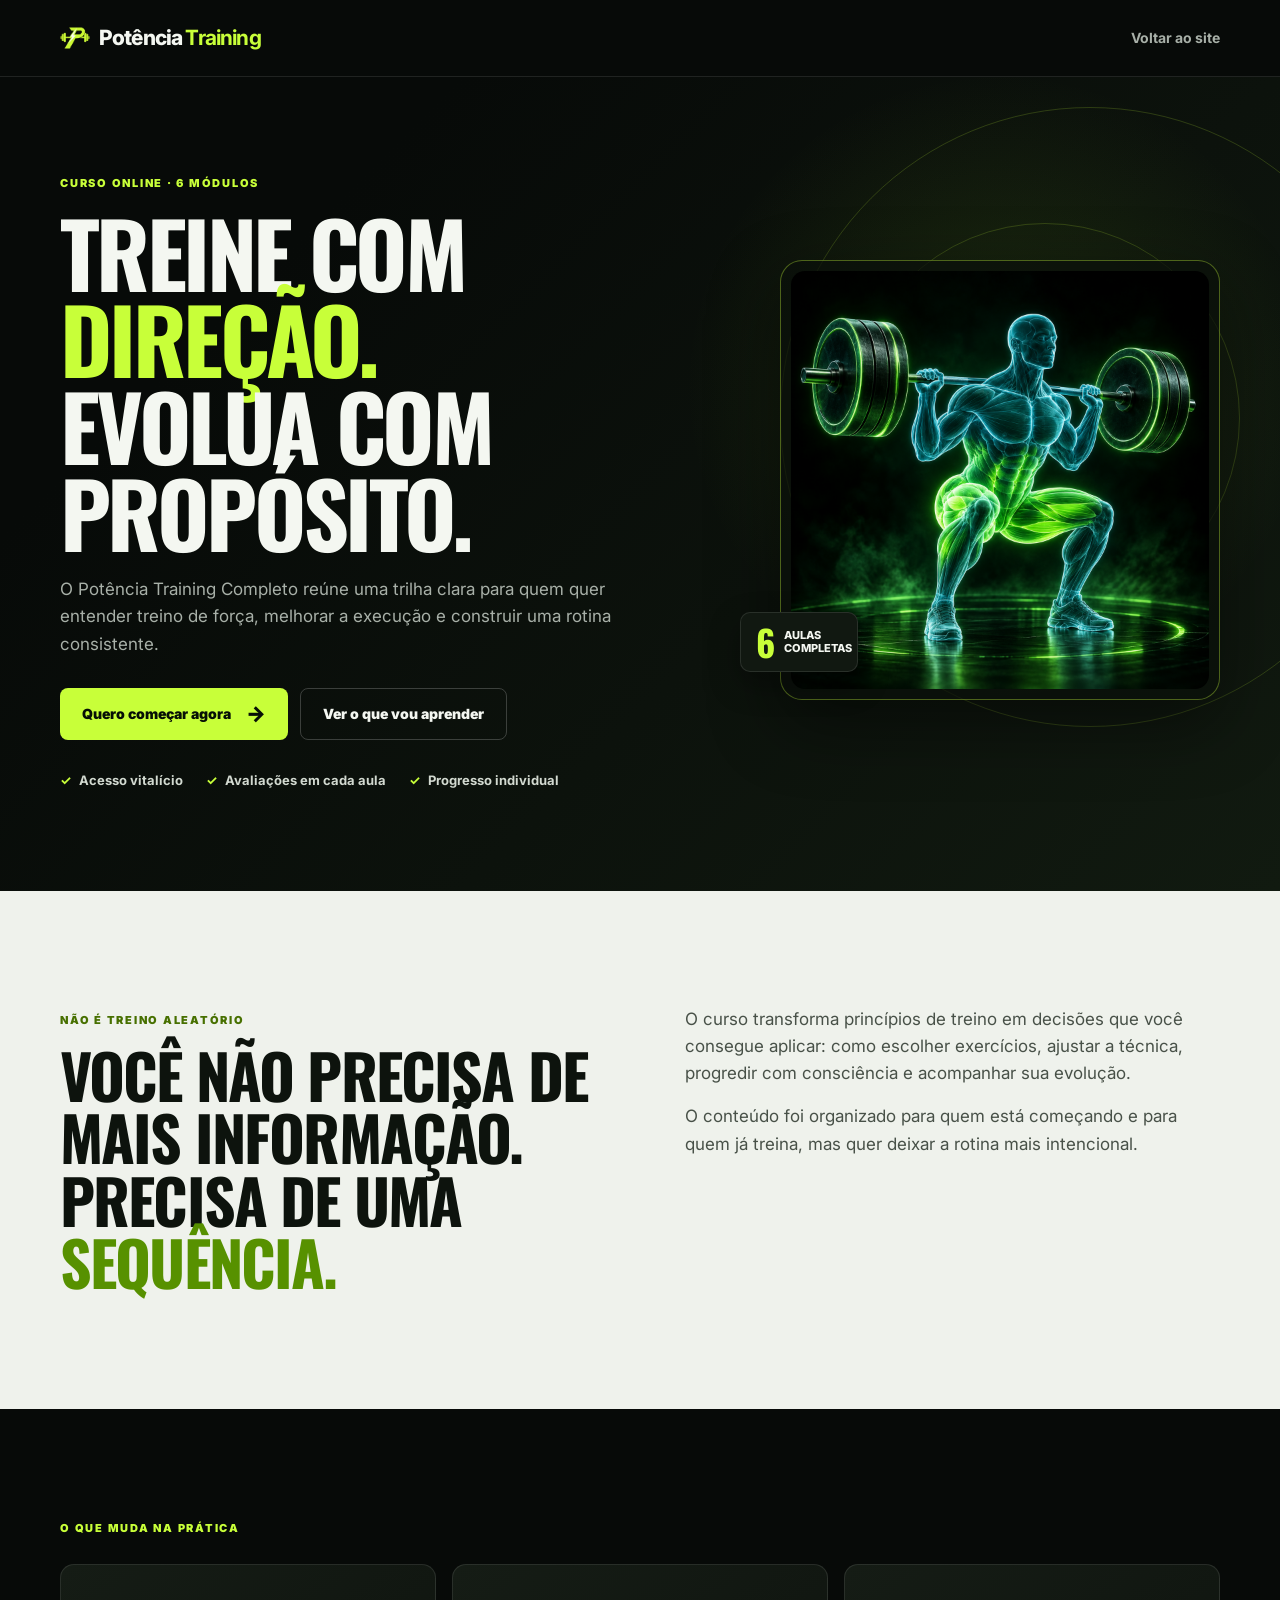
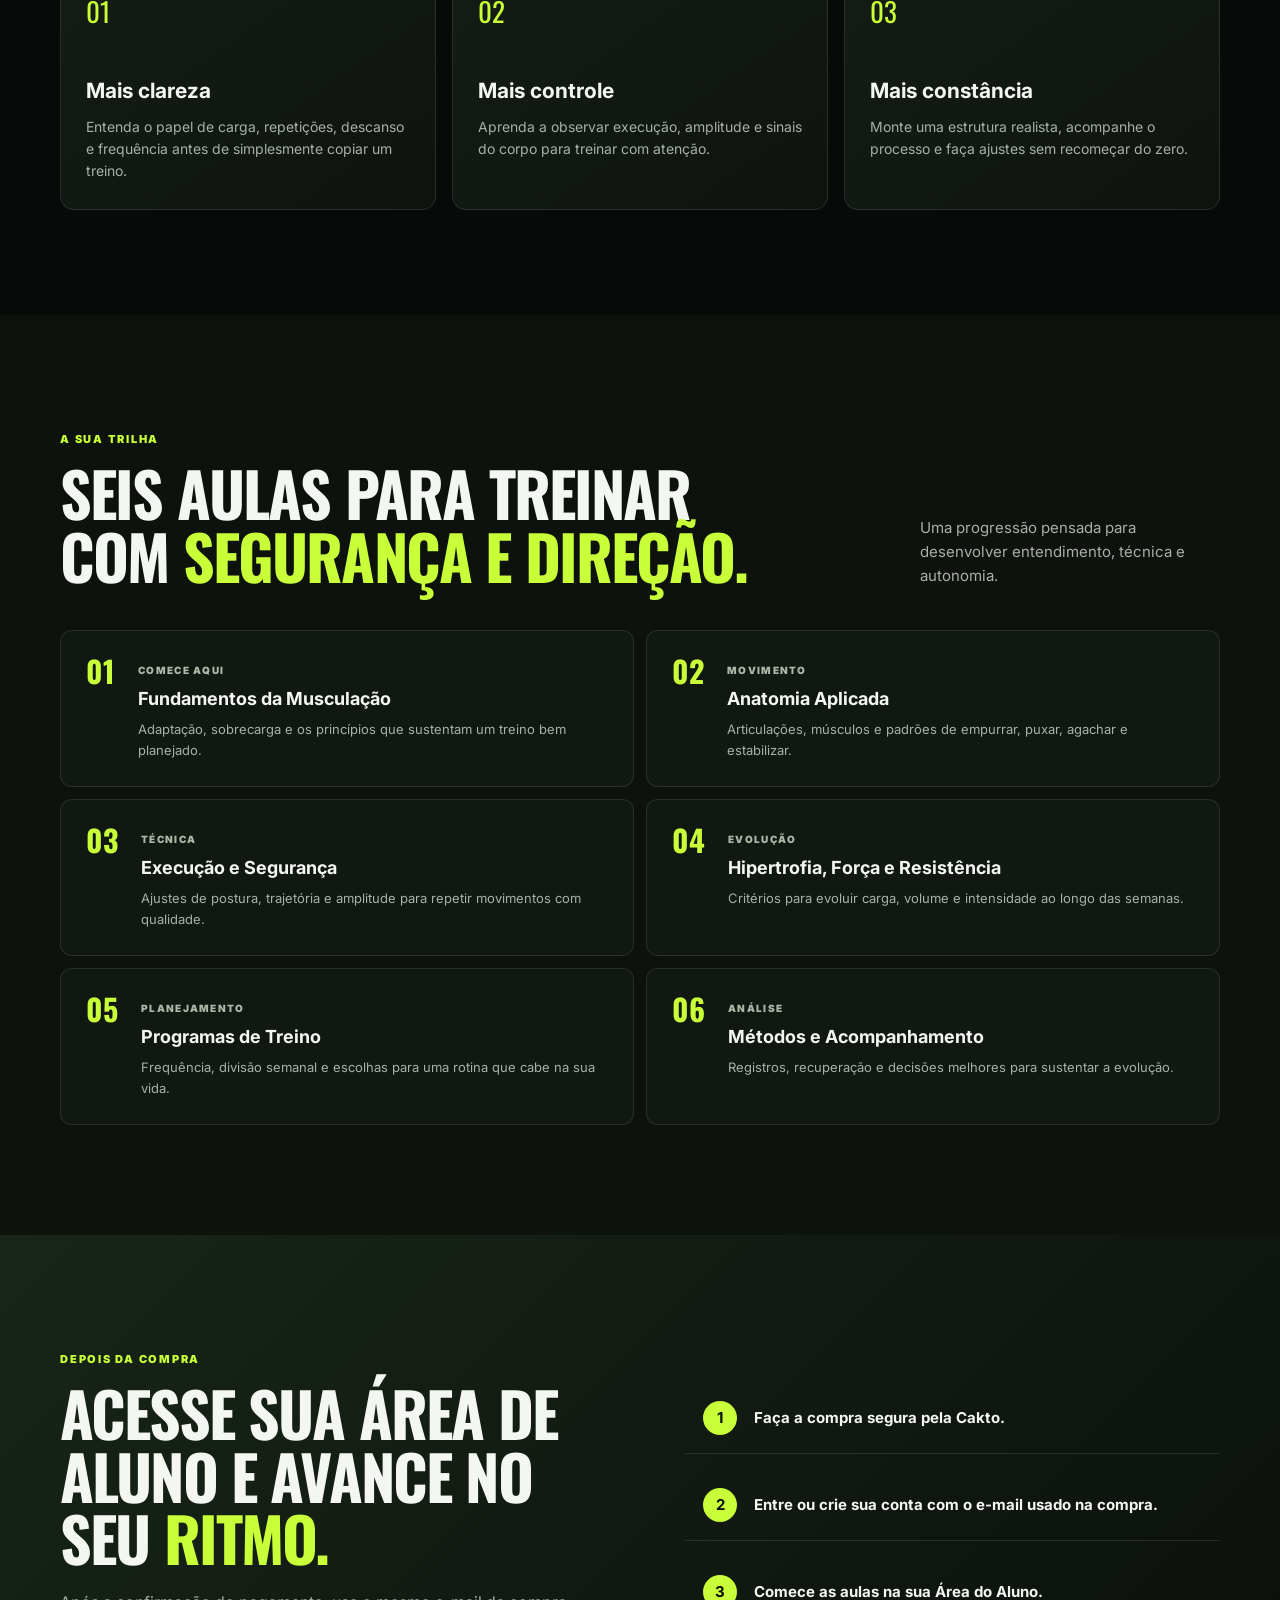
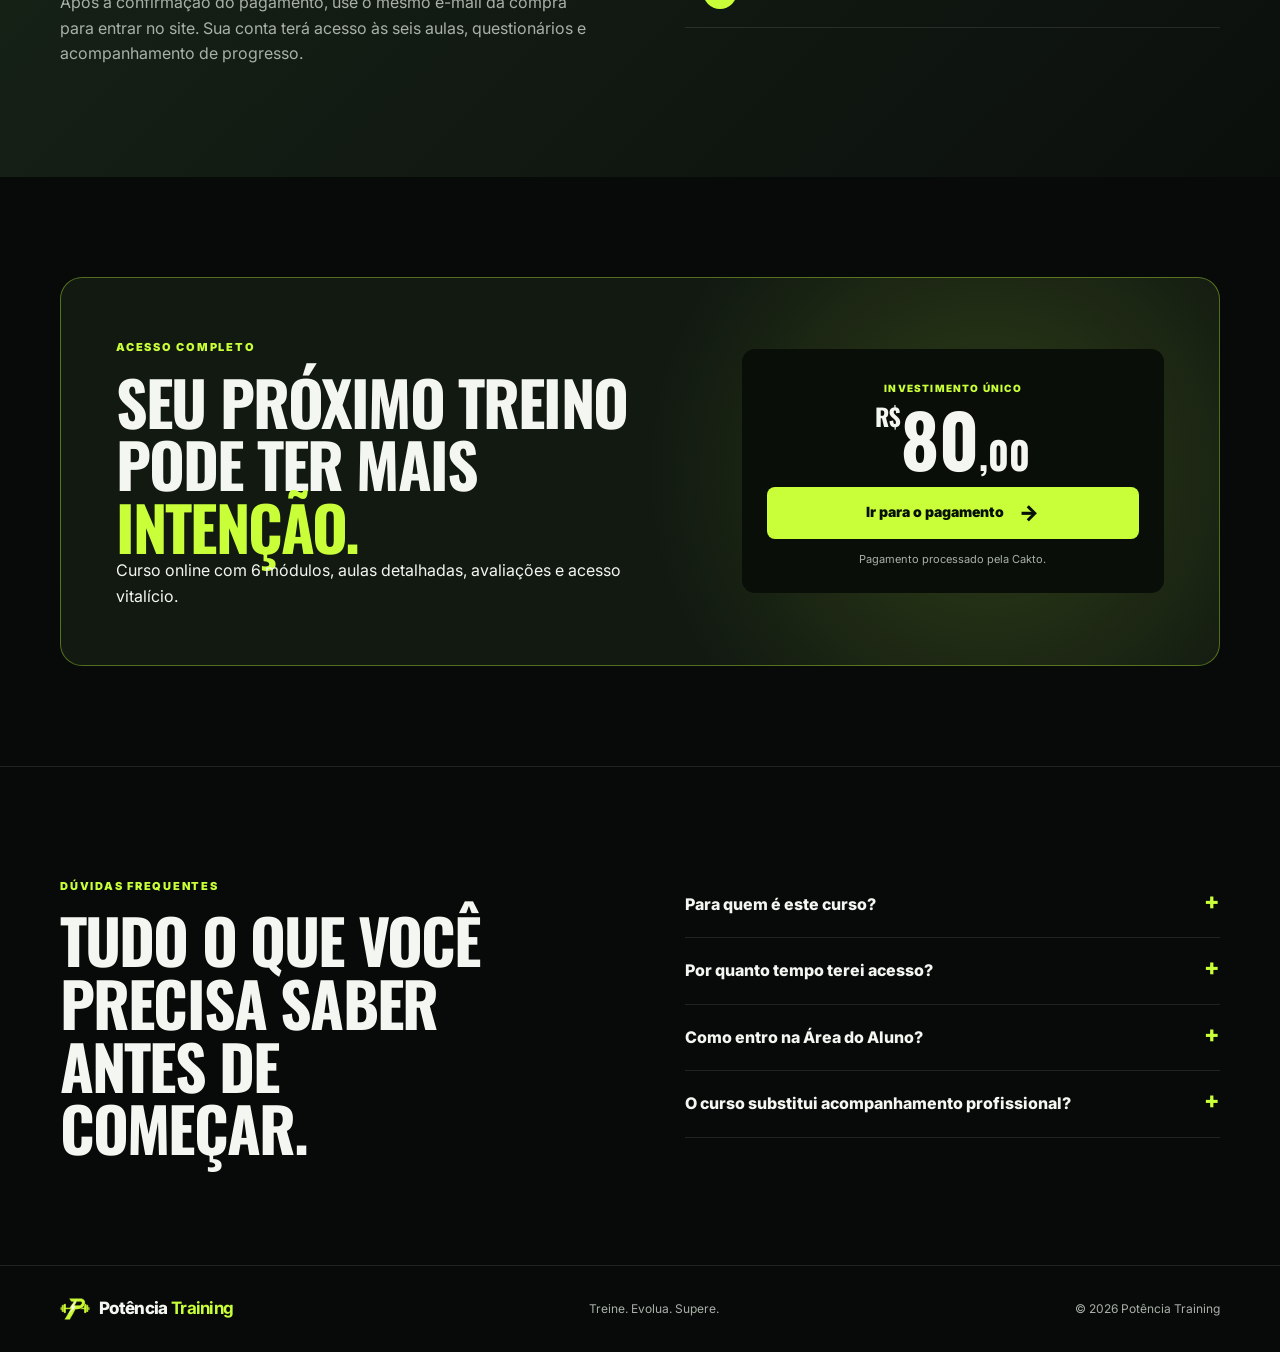
==== curso.html @ 1d26db91 "Add dedicated sales landing page for complete course" ====
<!DOCTYPE html>
<html lang="pt-BR">
<head>
    <meta charset="UTF-8">
    <meta name="viewport" content="width=device-width, initial-scale=1.0">
    <meta name="description" content="Potência Training Completo: curso online com seis módulos, aulas práticas, avaliações e progresso individual.">
    <meta property="og:title" content="Potência Training Completo | Curso online">
    <meta property="og:description" content="Aprenda a construir uma rotina de treino com técnica, segurança e direção.">
    <meta property="og:image" content="https://potenciatraining.vercel.app/img/cakto-course-cover.png">
    <title>Potência Training Completo | Curso online</title>
    <link rel="icon" type="image/png" href="img/potencia-mark.png">
    <link rel="stylesheet" href="css/curso.css">
</head>
<body>
    <header class="course-header">
        <div class="container header-inner">
            <a href="index.html" class="course-logo" aria-label="Voltar para o site Potência Training">
                <img src="img/potencia-mark.png" alt="">
                <span>Potência <b>Training</b></span>
            </a>
            <a class="header-link" href="index.html">Voltar ao site</a>
        </div>
    </header>

    <main>
        <section class="course-hero">
            <div class="hero-glow glow-one"></div><div class="hero-glow glow-two"></div>
            <div class="container hero-grid">
                <div class="hero-copy">
                    <span class="eyebrow">CURSO ONLINE · 6 MÓDULOS</span>
                    <h1>Treine com <em>direção.</em><br> Evolua com propósito.</h1>
                    <p>O Potência Training Completo reúne uma trilha clara para quem quer entender treino de força, melhorar a execução e construir uma rotina consistente.</p>
                    <div class="hero-actions">
                        <a class="button button-primary" href="https://pay.cakto.com.br/34i8maa_1132201">Quero começar agora <span>→</span></a>
                        <a class="button button-secondary" href="#modulos">Ver o que vou aprender</a>
                    </div>
                    <ul class="trust-list" aria-label="Informações do curso">
                        <li><span>✓</span> Acesso vitalício</li>
                        <li><span>✓</span> Avaliações em cada aula</li>
                        <li><span>✓</span> Progresso individual</li>
                    </ul>
                </div>
                <div class="hero-cover">
                    <div class="cover-frame"><img src="img/cakto-course-cover.png" alt="Capa do curso Potência Training Completo"></div>
                    <div class="cover-badge"><strong>6</strong><span>aulas completas</span></div>
                </div>
            </div>
        </section>

        <section class="course-intro" id="para-quem">
            <div class="container intro-grid">
                <div><span class="eyebrow">NÃO É TREINO ALEATÓRIO</span><h2>Você não precisa de mais informação. Precisa de uma <em>sequência.</em></h2></div>
                <div class="intro-text"><p>O curso transforma princípios de treino em decisões que você consegue aplicar: como escolher exercícios, ajustar a técnica, progredir com consciência e acompanhar sua evolução.</p><p>O conteúdo foi organizado para quem está começando e para quem já treina, mas quer deixar a rotina mais intencional.</p></div>
            </div>
        </section>

        <section class="benefits">
            <div class="container"><span class="eyebrow">O QUE MUDA NA PRÁTICA</span>
                <div class="benefit-grid">
                    <article><span>01</span><h3>Mais clareza</h3><p>Entenda o papel de carga, repetições, descanso e frequência antes de simplesmente copiar um treino.</p></article>
                    <article><span>02</span><h3>Mais controle</h3><p>Aprenda a observar execução, amplitude e sinais do corpo para treinar com atenção.</p></article>
                    <article><span>03</span><h3>Mais constância</h3><p>Monte uma estrutura realista, acompanhe o processo e faça ajustes sem recomeçar do zero.</p></article>
                </div>
            </div>
        </section>

        <section class="modules" id="modulos">
            <div class="container">
                <div class="section-heading"><div><span class="eyebrow">A SUA TRILHA</span><h2>Seis aulas para treinar com <em>segurança e direção.</em></h2></div><p>Uma progressão pensada para desenvolver entendimento, técnica e autonomia.</p></div>
                <div class="module-list">
                    <article><b>01</b><div><span>COMECE AQUI</span><h3>Fundamentos da Musculação</h3><p>Adaptação, sobrecarga e os princípios que sustentam um treino bem planejado.</p></div></article>
                    <article><b>02</b><div><span>MOVIMENTO</span><h3>Anatomia Aplicada</h3><p>Articulações, músculos e padrões de empurrar, puxar, agachar e estabilizar.</p></div></article>
                    <article><b>03</b><div><span>TÉCNICA</span><h3>Execução e Segurança</h3><p>Ajustes de postura, trajetória e amplitude para repetir movimentos com qualidade.</p></div></article>
                    <article><b>04</b><div><span>EVOLUÇÃO</span><h3>Hipertrofia, Força e Resistência</h3><p>Critérios para evoluir carga, volume e intensidade ao longo das semanas.</p></div></article>
                    <article><b>05</b><div><span>PLANEJAMENTO</span><h3>Programas de Treino</h3><p>Frequência, divisão semanal e escolhas para uma rotina que cabe na sua vida.</p></div></article>
                    <article><b>06</b><div><span>ANÁLISE</span><h3>Métodos e Acompanhamento</h3><p>Registros, recuperação e decisões melhores para sustentar a evolução.</p></div></article>
                </div>
            </div>
        </section>

        <section class="course-access">
            <div class="container access-grid">
                <div><span class="eyebrow">DEPOIS DA COMPRA</span><h2>Acesse sua área de aluno e avance no seu <em>ritmo.</em></h2><p>Após a confirmação do pagamento, use o mesmo e-mail da compra para entrar no site. Sua conta terá acesso às seis aulas, questionários e acompanhamento de progresso.</p></div>
                <ol><li><b>1</b><span>Faça a compra segura pela Cakto.</span></li><li><b>2</b><span>Entre ou crie sua conta com o e-mail usado na compra.</span></li><li><b>3</b><span>Comece as aulas na sua Área do Aluno.</span></li></ol>
            </div>
        </section>

        <section class="offer" id="inscricao">
            <div class="container offer-card">
                <div><span class="eyebrow">ACESSO COMPLETO</span><h2>Seu próximo treino pode ter mais <em>intenção.</em></h2><p>Curso online com 6 módulos, aulas detalhadas, avaliações e acesso vitalício.</p></div>
                <div class="price-box"><small>INVESTIMENTO ÚNICO</small><strong><sup>R$</sup>80<span>,00</span></strong><a class="button button-primary" href="https://pay.cakto.com.br/34i8maa_1132201">Ir para o pagamento <span>→</span></a><p>Pagamento processado pela Cakto.</p></div>
            </div>
        </section>

        <section class="faq">
            <div class="container faq-grid"><div><span class="eyebrow">DÚVIDAS FREQUENTES</span><h2>Tudo o que você precisa saber antes de começar.</h2></div>
                <div>
                    <details><summary>Para quem é este curso?</summary><p>Para pessoas que desejam aprender a organizar e executar um treino de força com mais consciência, do nível iniciante ao intermediário.</p></details>
                    <details><summary>Por quanto tempo terei acesso?</summary><p>O acesso ao curso é vitalício depois da confirmação do pagamento.</p></details>
                    <details><summary>Como entro na Área do Aluno?</summary><p>Crie ou entre na conta do site com o mesmo e-mail usado na compra. Quando o pagamento for confirmado, o acesso é liberado automaticamente.</p></details>
                    <details><summary>O curso substitui acompanhamento profissional?</summary><p>Não. O conteúdo é educacional. Para necessidades individuais, condições de saúde ou dores, procure um profissional habilitado.</p></details>
                </div>
            </div>
        </section>
    </main>

    <footer><div class="container"><a href="index.html" class="course-logo"><img src="img/potencia-mark.png" alt=""><span>Potência <b>Training</b></span></a><p>Treine. Evolua. Supere.</p><span>© <span id="year"></span> Potência Training</span></div></footer>
    <script>document.getElementById('year').textContent = new Date().getFullYear();</script>
</body>
</html>
---- css/curso.css ----
@import url('https://fonts.googleapis.com/css2?family=Inter:wght@400;500;600;700;800;900&family=Oswald:wght@400;500;600;700&display=swap');

:root { --bg:#070a08; --surface:#101610; --surface-2:#151c15; --text:#f4f7f1; --muted:#a8b0a8; --accent:#c8ff39; --line:rgba(255,255,255,.1); --container:1160px; }
* { box-sizing:border-box; margin:0; } html { scroll-behavior:smooth; } body { min-width:320px; background:var(--bg); color:var(--text); font-family:Inter,Arial,sans-serif; line-height:1.6; } a { color:inherit; text-decoration:none; } img { display:block; max-width:100%; } .container { width:min(var(--container),calc(100% - 40px)); margin:auto; }
.course-header { position:relative; z-index:2; border-bottom:1px solid var(--line); background:rgba(7,10,8,.92); } .header-inner { min-height:76px; display:flex; align-items:center; justify-content:space-between; gap:20px; }.course-logo { display:inline-flex; align-items:center; gap:9px; font-weight:800; letter-spacing:-.04em; font-size:21px; }.course-logo img { width:30px; height:30px; object-fit:contain; }.course-logo b { color:var(--accent); }.header-link { color:var(--muted); font-size:14px; font-weight:700; }.header-link:hover { color:var(--accent); }
.course-hero { position:relative; overflow:hidden; padding:92px 0 100px; background:radial-gradient(circle at 78% 38%,rgba(141,214,39,.14),transparent 28%),linear-gradient(135deg,#070a08 22%,#111a10); }.hero-glow { position:absolute; border:1px solid rgba(200,255,57,.18); border-radius:50%; pointer-events:none; }.glow-one { width:620px; height:620px; right:-120px; top:30px; }.glow-two { width:390px; height:390px; right:40px; top:146px; }.hero-grid { position:relative; display:grid; grid-template-columns:1.05fr .95fr; align-items:center; gap:78px; }.eyebrow { display:inline-block; color:var(--accent); font-size:11px; font-weight:900; letter-spacing:.16em; }.hero-copy h1 { margin:14px 0 20px; max-width:640px; font-family:Oswald,Impact,sans-serif; font-size:clamp(56px,7vw,94px); font-weight:700; letter-spacing:-.04em; line-height:.97; text-transform:uppercase; }.hero-copy h1 em,h2 em { color:var(--accent); font-style:normal; }.hero-copy>p { max-width:610px; color:var(--muted); font-size:17px; }.hero-actions { display:flex; flex-wrap:wrap; gap:12px; margin-top:30px; }.button { display:inline-flex; align-items:center; justify-content:center; gap:15px; min-height:52px; padding:14px 22px; border-radius:8px; font-size:14px; font-weight:900; transition:transform .2s,background .2s; }.button:hover { transform:translateY(-2px); }.button-primary { background:var(--accent); color:#071006; }.button-primary span { font-size:21px; line-height:0; }.button-secondary { border:1px solid rgba(255,255,255,.2); color:var(--text); }.trust-list { display:flex; flex-wrap:wrap; gap:16px 23px; margin-top:30px; padding:0; list-style:none; color:#d2d9d0; font-size:13px; font-weight:700; }.trust-list span { color:var(--accent); margin-right:5px; }.hero-cover { position:relative; width:min(100%,440px); margin-left:auto; }.cover-frame { padding:10px; border:1px solid rgba(200,255,57,.35); border-radius:22px; background:rgba(10,16,10,.74); box-shadow:0 24px 70px rgba(0,0,0,.46); }.cover-frame img { aspect-ratio:1; border-radius:14px; object-fit:cover; }.cover-badge { position:absolute; bottom:28px; left:-40px; display:flex; align-items:center; gap:9px; padding:11px 15px; border:1px solid var(--line); border-radius:10px; background:#111811; box-shadow:0 12px 30px rgba(0,0,0,.34); }.cover-badge strong { color:var(--accent); font-family:Oswald,sans-serif; font-size:36px; line-height:1; }.cover-badge span { width:58px; font-size:11px; font-weight:800; line-height:1.2; text-transform:uppercase; }
.course-intro { padding:115px 0; background:#eff2ec; color:#0d130d; }.intro-grid,.access-grid,.faq-grid { display:grid; grid-template-columns:1fr 1fr; gap:90px; }.course-intro .eyebrow { color:#477000; }.course-intro h2,.section-heading h2,.access-grid h2,.offer h2,.faq h2 { margin-top:12px; font-family:Oswald,Impact,sans-serif; font-size:clamp(40px,4.8vw,64px); letter-spacing:-.03em; line-height:1.02; text-transform:uppercase; }.course-intro h2 em { color:#579100; }.intro-text { color:#485148; font-size:17px; }.intro-text p+p { margin-top:16px; }
.benefits { padding:105px 0; }.benefit-grid { display:grid; grid-template-columns:repeat(3,1fr); gap:16px; margin-top:24px; }.benefit-grid article { min-height:246px; padding:25px; border:1px solid var(--line); border-radius:14px; background:linear-gradient(145deg,#151c15,#0e130e); }.benefit-grid article span { color:var(--accent); font-family:Oswald,sans-serif; font-size:27px; }.benefit-grid h3 { margin:41px 0 8px; font-size:21px; }.benefit-grid p { color:var(--muted); font-size:14px; }
.modules { padding:110px 0; background:#0d120d; }.section-heading { display:flex; align-items:end; justify-content:space-between; gap:30px; }.section-heading h2 { max-width:690px; }.section-heading>p { max-width:300px; color:var(--muted); font-size:15px; }.module-list { display:grid; grid-template-columns:1fr 1fr; gap:12px; margin-top:42px; }.module-list article { display:flex; gap:23px; padding:25px; border:1px solid var(--line); border-radius:12px; background:#111711; transition:border-color .2s,transform .2s; }.module-list article:hover { transform:translateY(-3px); border-color:rgba(200,255,57,.52); }.module-list b { color:var(--accent); font-family:Oswald,sans-serif; font-size:30px; line-height:1; }.module-list span { color:#aeb8a9; font-size:10px; font-weight:900; letter-spacing:.13em; }.module-list h3 { margin:4px 0 5px; font-size:18px; }.module-list p { color:var(--muted); font-size:13px; }
.course-access { padding:110px 0; background:linear-gradient(135deg,#182518,#0b0f0c); }.access-grid p { margin-top:20px; color:var(--muted); font-size:16px; }.access-grid ol { display:grid; align-content:center; gap:16px; padding:0; list-style:none; }.access-grid li { display:flex; align-items:center; gap:17px; padding:18px; border-bottom:1px solid var(--line); font-size:15px; font-weight:700; }.access-grid li b { display:grid; width:34px; height:34px; place-items:center; border-radius:50%; background:var(--accent); color:#071006; }
.offer { padding:100px 0; }.offer-card { display:grid; grid-template-columns:1.15fr .85fr; gap:55px; padding:55px; border:1px solid rgba(200,255,57,.36); border-radius:22px; background:radial-gradient(circle at 80% 50%,rgba(200,255,57,.16),transparent 36%),#111911; }.offer h2 { max-width:610px; }.offer>div>p { margin-top:16px; max-width:560px; color:var(--muted); }.price-box { align-self:center; padding:25px; border-radius:13px; background:#090e09; text-align:center; }.price-box small { color:var(--accent); font-size:10px; font-weight:900; letter-spacing:.12em; }.price-box strong { display:block; margin:6px 0 15px; font-family:Oswald,sans-serif; font-size:73px; line-height:.9; }.price-box sup { font-size:24px; vertical-align:top; }.price-box strong span { font-size:38px; }.price-box .button { width:100%; }.price-box p { margin-top:12px; color:var(--muted); font-size:11px; }
.faq { padding:105px 0; border-top:1px solid var(--line); }.faq h2 { max-width:450px; }.faq details { padding:20px 0; border-bottom:1px solid var(--line); }.faq summary { display:flex; justify-content:space-between; gap:22px; cursor:pointer; font-size:16px; font-weight:800; list-style:none; }.faq summary::after { content:'+'; color:var(--accent); font-size:23px; line-height:.8; }.faq details[open] summary::after { content:'−'; }.faq details p { padding-top:12px; color:var(--muted); font-size:14px; }
footer { padding:28px 0; border-top:1px solid var(--line); color:var(--muted); font-size:12px; } footer .container { display:flex; align-items:center; justify-content:space-between; gap:20px; } footer .course-logo { color:var(--text); font-size:17px; }
@media (max-width:850px) { .course-hero { padding:68px 0 78px; }.hero-grid,.intro-grid,.access-grid,.faq-grid,.offer-card { grid-template-columns:1fr; gap:44px; }.hero-cover { width:min(100%,390px); margin:0 auto; }.cover-badge { left:-10px; }.course-intro,.benefits,.modules,.course-access,.offer,.faq { padding:75px 0; }.benefit-grid,.module-list { grid-template-columns:1fr; }.section-heading { display:block; }.section-heading>p { margin-top:18px; }.offer-card { padding:34px 24px; } }
@media (max-width:520px) { .container { width:min(var(--container),calc(100% - 28px)); }.header-inner { min-height:67px; }.hero-copy h1 { font-size:53px; }.hero-actions .button { width:100%; }.trust-list { display:grid; gap:8px; }.cover-badge { bottom:16px; }.course-intro h2,.section-heading h2,.access-grid h2,.offer h2,.faq h2 { font-size:40px; }.module-list article { padding:19px; }.module-list b { font-size:25px; } footer .container { flex-direction:column; align-items:flex-start; gap:10px; } }
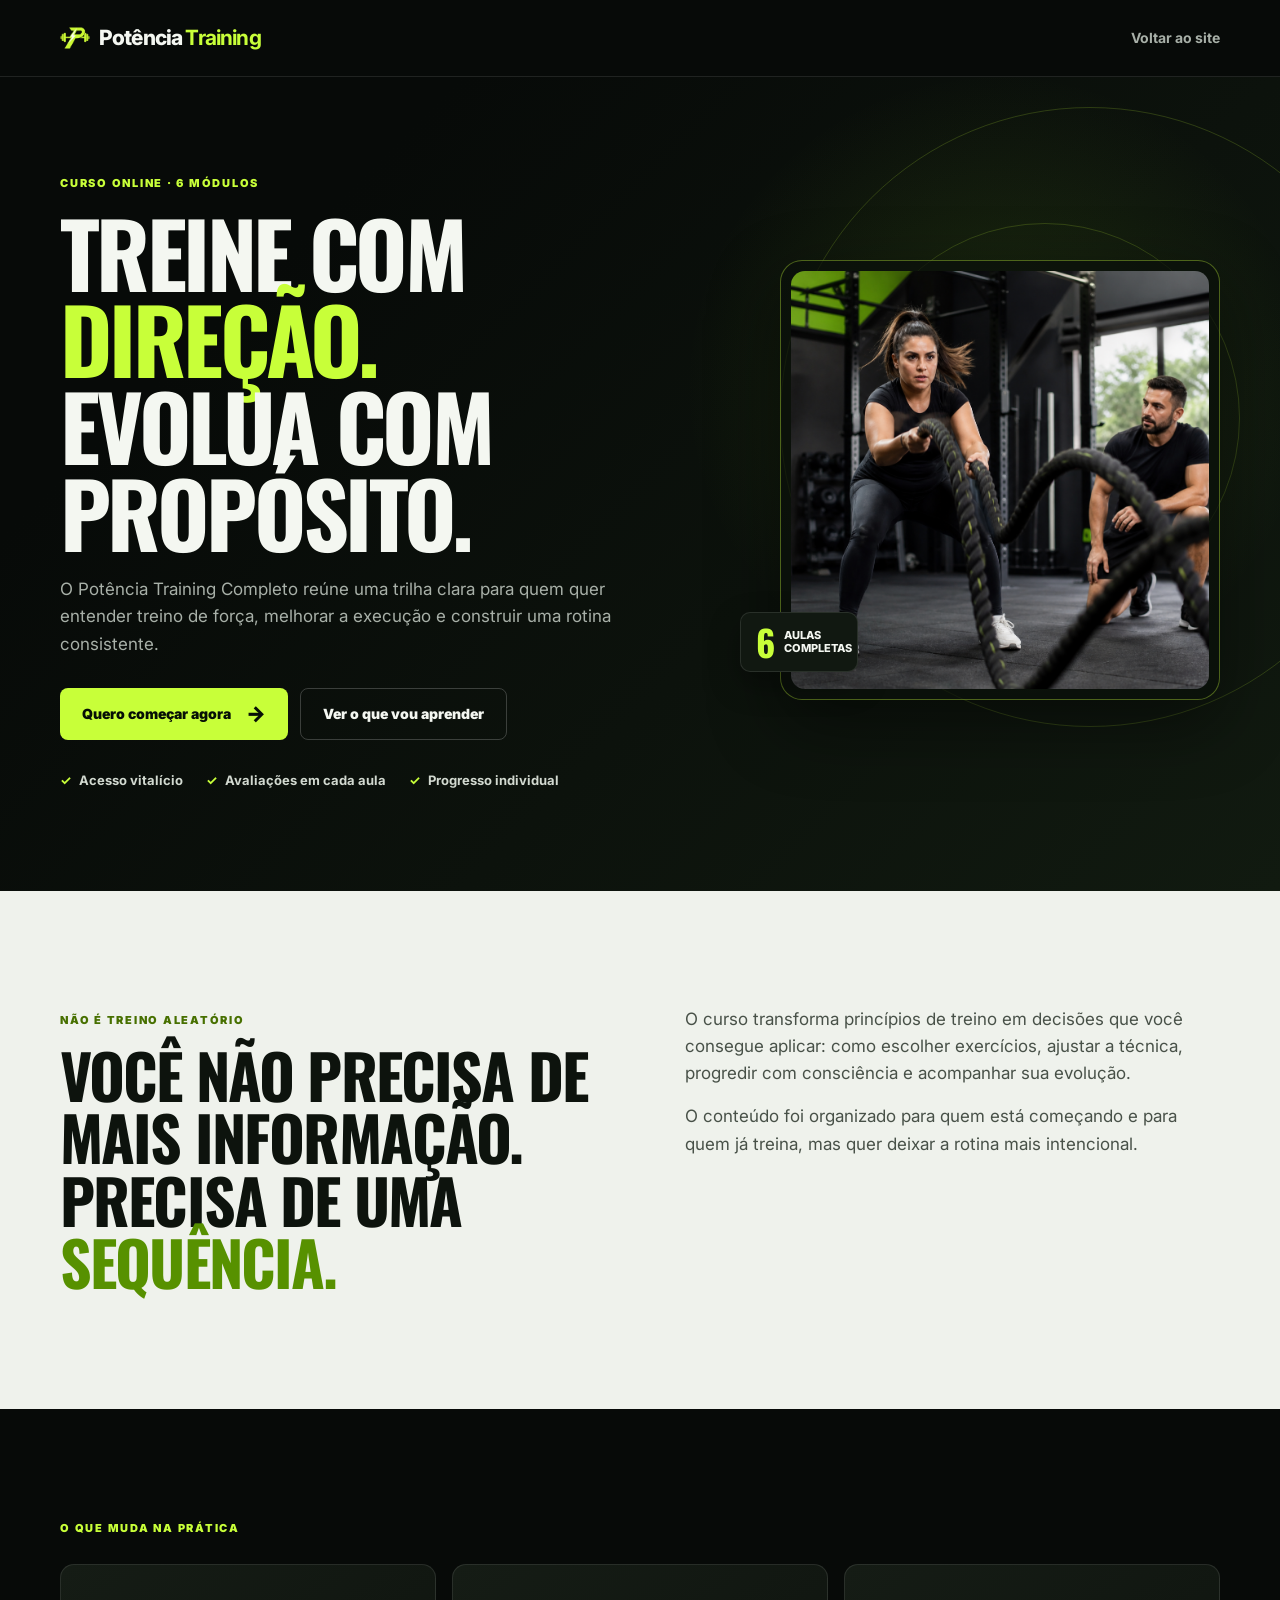
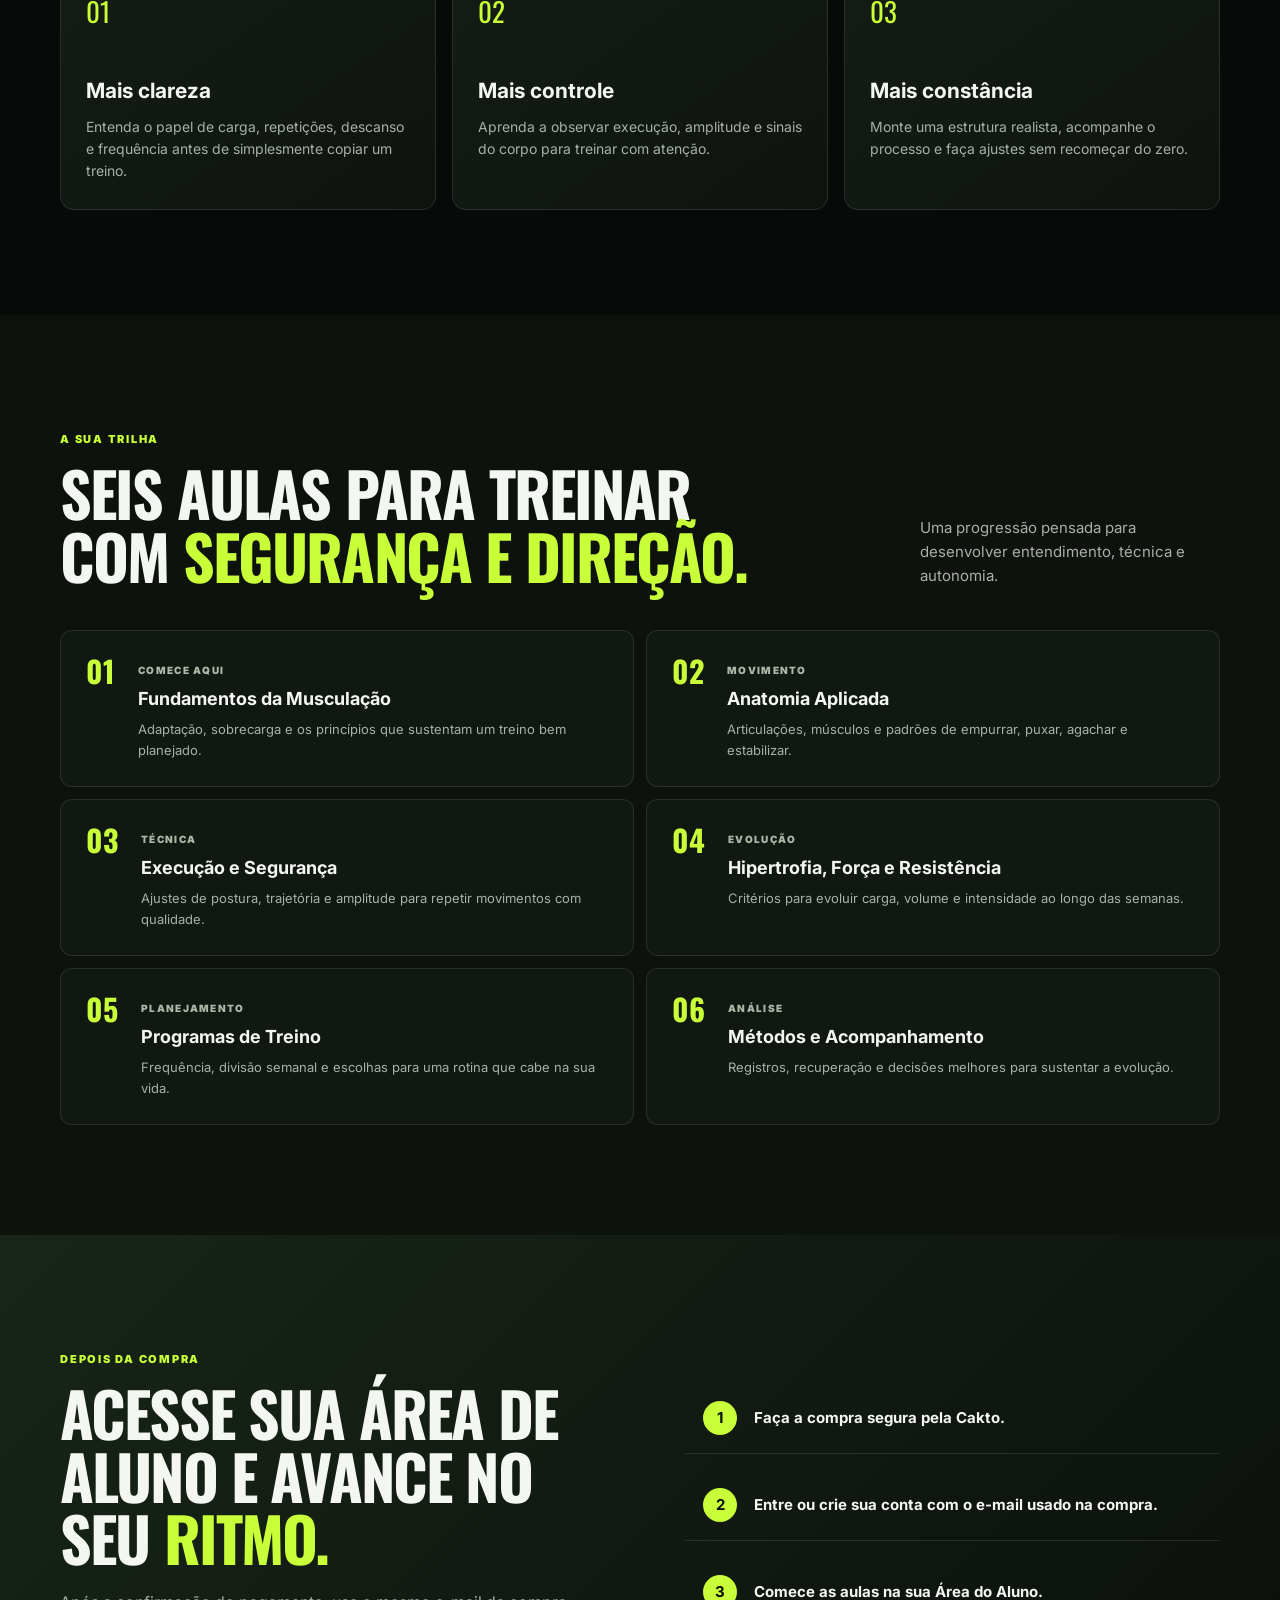
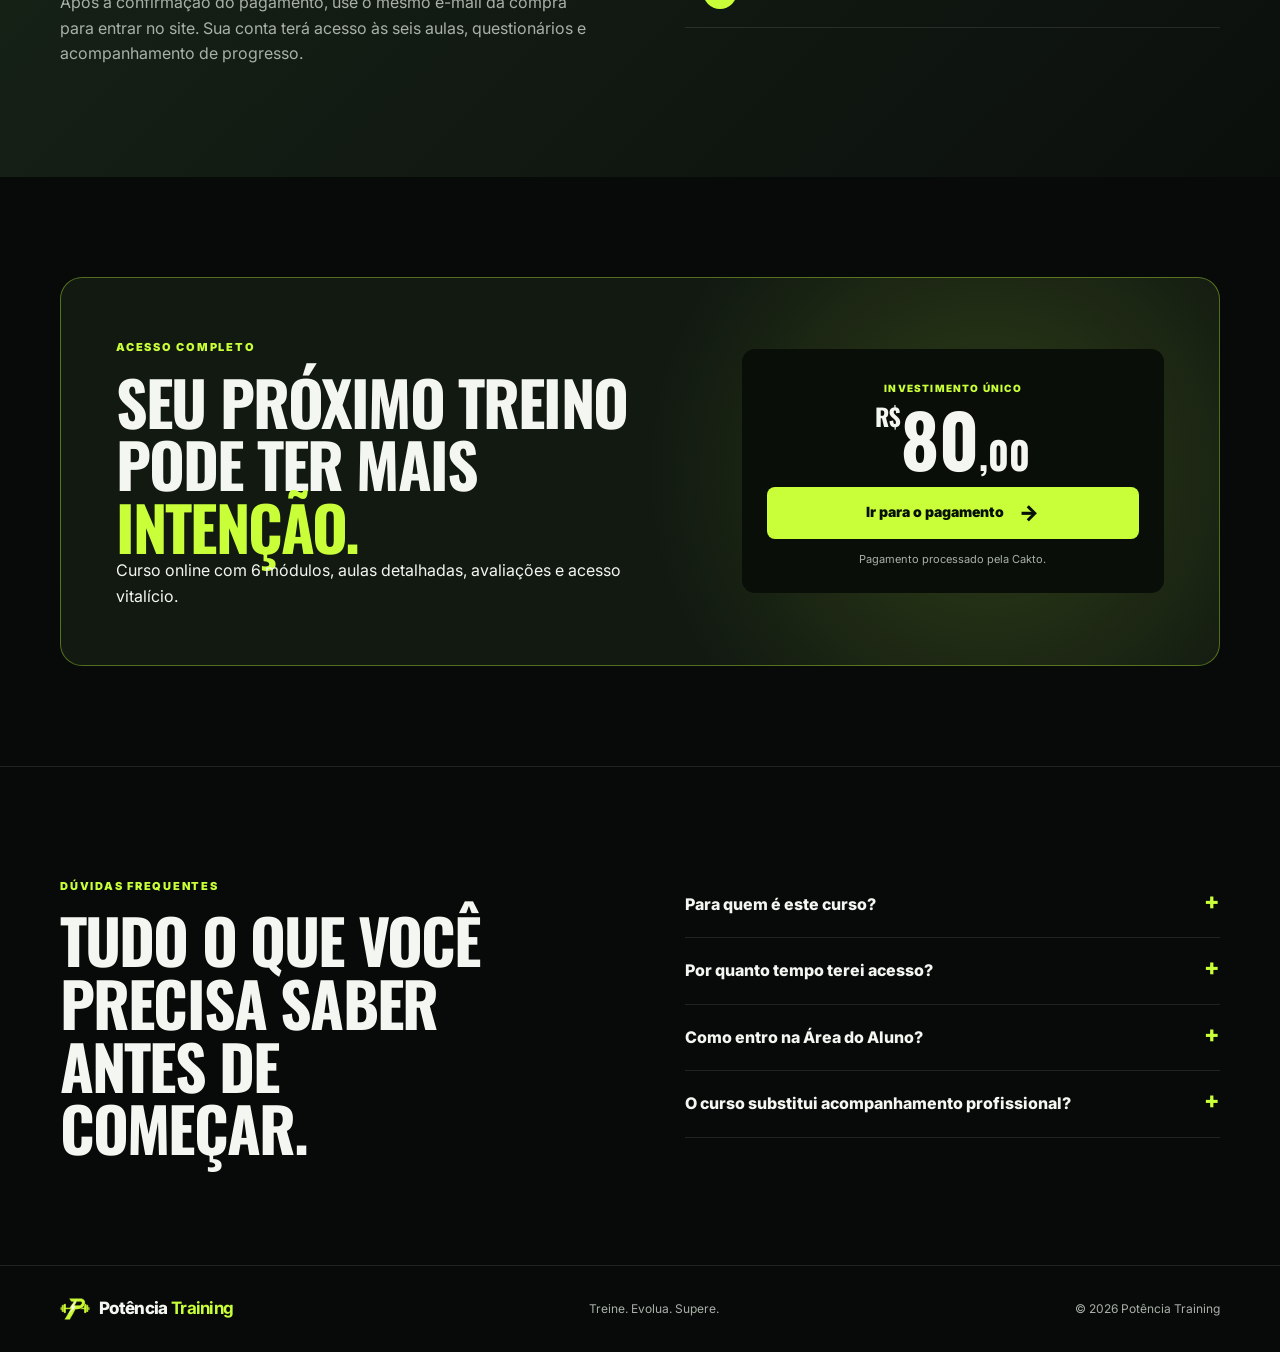
==== commit 17a9f5a6: "Refresh course landing hero image" ====
--- a/curso.html
+++ b/curso.html
@@ -41,7 +41,7 @@
                     </ul>
                 </div>
                 <div class="hero-cover">
-                    <div class="cover-frame"><img src="img/cakto-course-cover.png" alt="Capa do curso Potência Training Completo"></div>
+                    <div class="cover-frame"><img src="img/funcional-training.png" alt="Aluna realizando treino funcional com orientação"></div>
                     <div class="cover-badge"><strong>6</strong><span>aulas completas</span></div>
                 </div>
             </div>
--- a/css/curso.css
+++ b/css/curso.css
@@ -2,6 +2,7 @@
 
 :root { --bg:#070a08; --surface:#101610; --surface-2:#151c15; --text:#f4f7f1; --muted:#a8b0a8; --accent:#c8ff39; --line:rgba(255,255,255,.1); --container:1160px; }
 * { box-sizing:border-box; margin:0; } html { scroll-behavior:smooth; } body { min-width:320px; background:var(--bg); color:var(--text); font-family:Inter,Arial,sans-serif; line-height:1.6; } a { color:inherit; text-decoration:none; } img { display:block; max-width:100%; } .container { width:min(var(--container),calc(100% - 40px)); margin:auto; }
+.cover-frame img { object-position:43% center; }
 .course-header { position:relative; z-index:2; border-bottom:1px solid var(--line); background:rgba(7,10,8,.92); } .header-inner { min-height:76px; display:flex; align-items:center; justify-content:space-between; gap:20px; }.course-logo { display:inline-flex; align-items:center; gap:9px; font-weight:800; letter-spacing:-.04em; font-size:21px; }.course-logo img { width:30px; height:30px; object-fit:contain; }.course-logo b { color:var(--accent); }.header-link { color:var(--muted); font-size:14px; font-weight:700; }.header-link:hover { color:var(--accent); }
 .course-hero { position:relative; overflow:hidden; padding:92px 0 100px; background:radial-gradient(circle at 78% 38%,rgba(141,214,39,.14),transparent 28%),linear-gradient(135deg,#070a08 22%,#111a10); }.hero-glow { position:absolute; border:1px solid rgba(200,255,57,.18); border-radius:50%; pointer-events:none; }.glow-one { width:620px; height:620px; right:-120px; top:30px; }.glow-two { width:390px; height:390px; right:40px; top:146px; }.hero-grid { position:relative; display:grid; grid-template-columns:1.05fr .95fr; align-items:center; gap:78px; }.eyebrow { display:inline-block; color:var(--accent); font-size:11px; font-weight:900; letter-spacing:.16em; }.hero-copy h1 { margin:14px 0 20px; max-width:640px; font-family:Oswald,Impact,sans-serif; font-size:clamp(56px,7vw,94px); font-weight:700; letter-spacing:-.04em; line-height:.97; text-transform:uppercase; }.hero-copy h1 em,h2 em { color:var(--accent); font-style:normal; }.hero-copy>p { max-width:610px; color:var(--muted); font-size:17px; }.hero-actions { display:flex; flex-wrap:wrap; gap:12px; margin-top:30px; }.button { display:inline-flex; align-items:center; justify-content:center; gap:15px; min-height:52px; padding:14px 22px; border-radius:8px; font-size:14px; font-weight:900; transition:transform .2s,background .2s; }.button:hover { transform:translateY(-2px); }.button-primary { background:var(--accent); color:#071006; }.button-primary span { font-size:21px; line-height:0; }.button-secondary { border:1px solid rgba(255,255,255,.2); color:var(--text); }.trust-list { display:flex; flex-wrap:wrap; gap:16px 23px; margin-top:30px; padding:0; list-style:none; color:#d2d9d0; font-size:13px; font-weight:700; }.trust-list span { color:var(--accent); margin-right:5px; }.hero-cover { position:relative; width:min(100%,440px); margin-left:auto; }.cover-frame { padding:10px; border:1px solid rgba(200,255,57,.35); border-radius:22px; background:rgba(10,16,10,.74); box-shadow:0 24px 70px rgba(0,0,0,.46); }.cover-frame img { aspect-ratio:1; border-radius:14px; object-fit:cover; }.cover-badge { position:absolute; bottom:28px; left:-40px; display:flex; align-items:center; gap:9px; padding:11px 15px; border:1px solid var(--line); border-radius:10px; background:#111811; box-shadow:0 12px 30px rgba(0,0,0,.34); }.cover-badge strong { color:var(--accent); font-family:Oswald,sans-serif; font-size:36px; line-height:1; }.cover-badge span { width:58px; font-size:11px; font-weight:800; line-height:1.2; text-transform:uppercase; }
 .course-intro { padding:115px 0; background:#eff2ec; color:#0d130d; }.intro-grid,.access-grid,.faq-grid { display:grid; grid-template-columns:1fr 1fr; gap:90px; }.course-intro .eyebrow { color:#477000; }.course-intro h2,.section-heading h2,.access-grid h2,.offer h2,.faq h2 { margin-top:12px; font-family:Oswald,Impact,sans-serif; font-size:clamp(40px,4.8vw,64px); letter-spacing:-.03em; line-height:1.02; text-transform:uppercase; }.course-intro h2 em { color:#579100; }.intro-text { color:#485148; font-size:17px; }.intro-text p+p { margin-top:16px; }
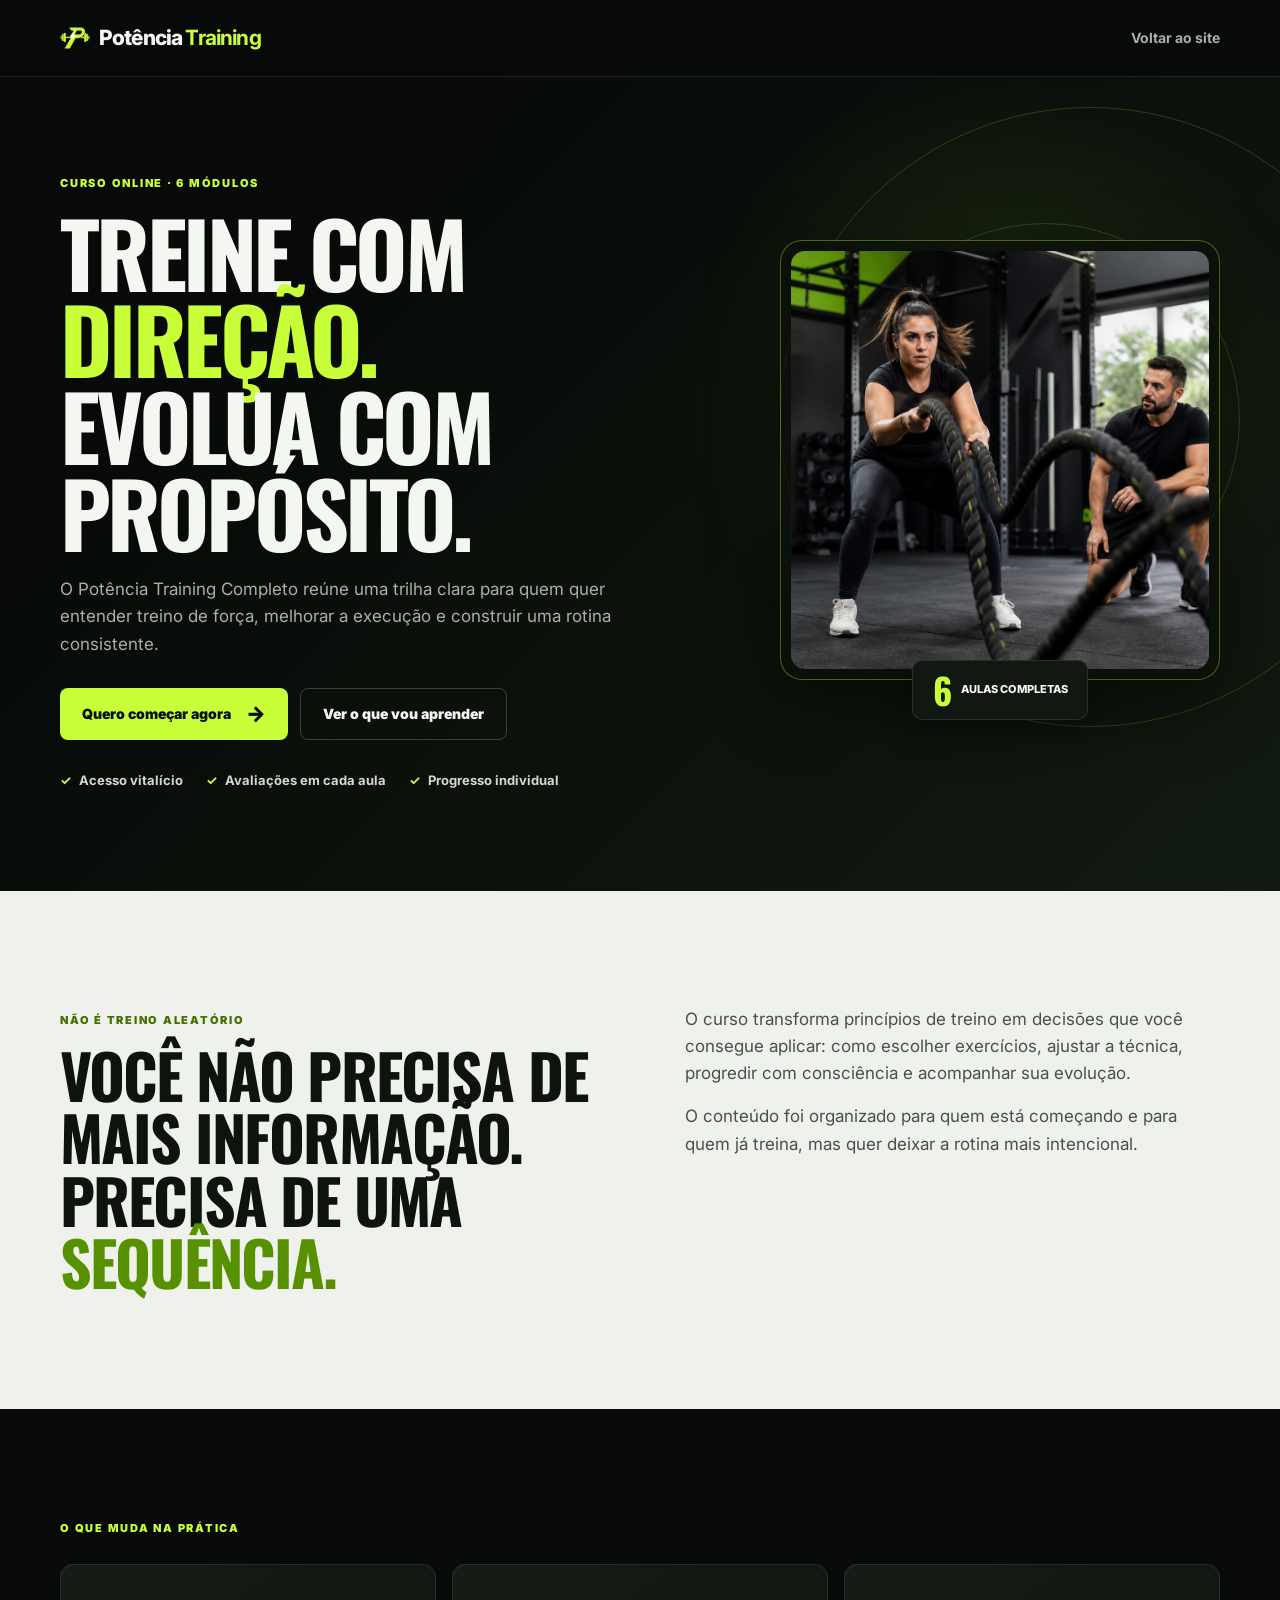
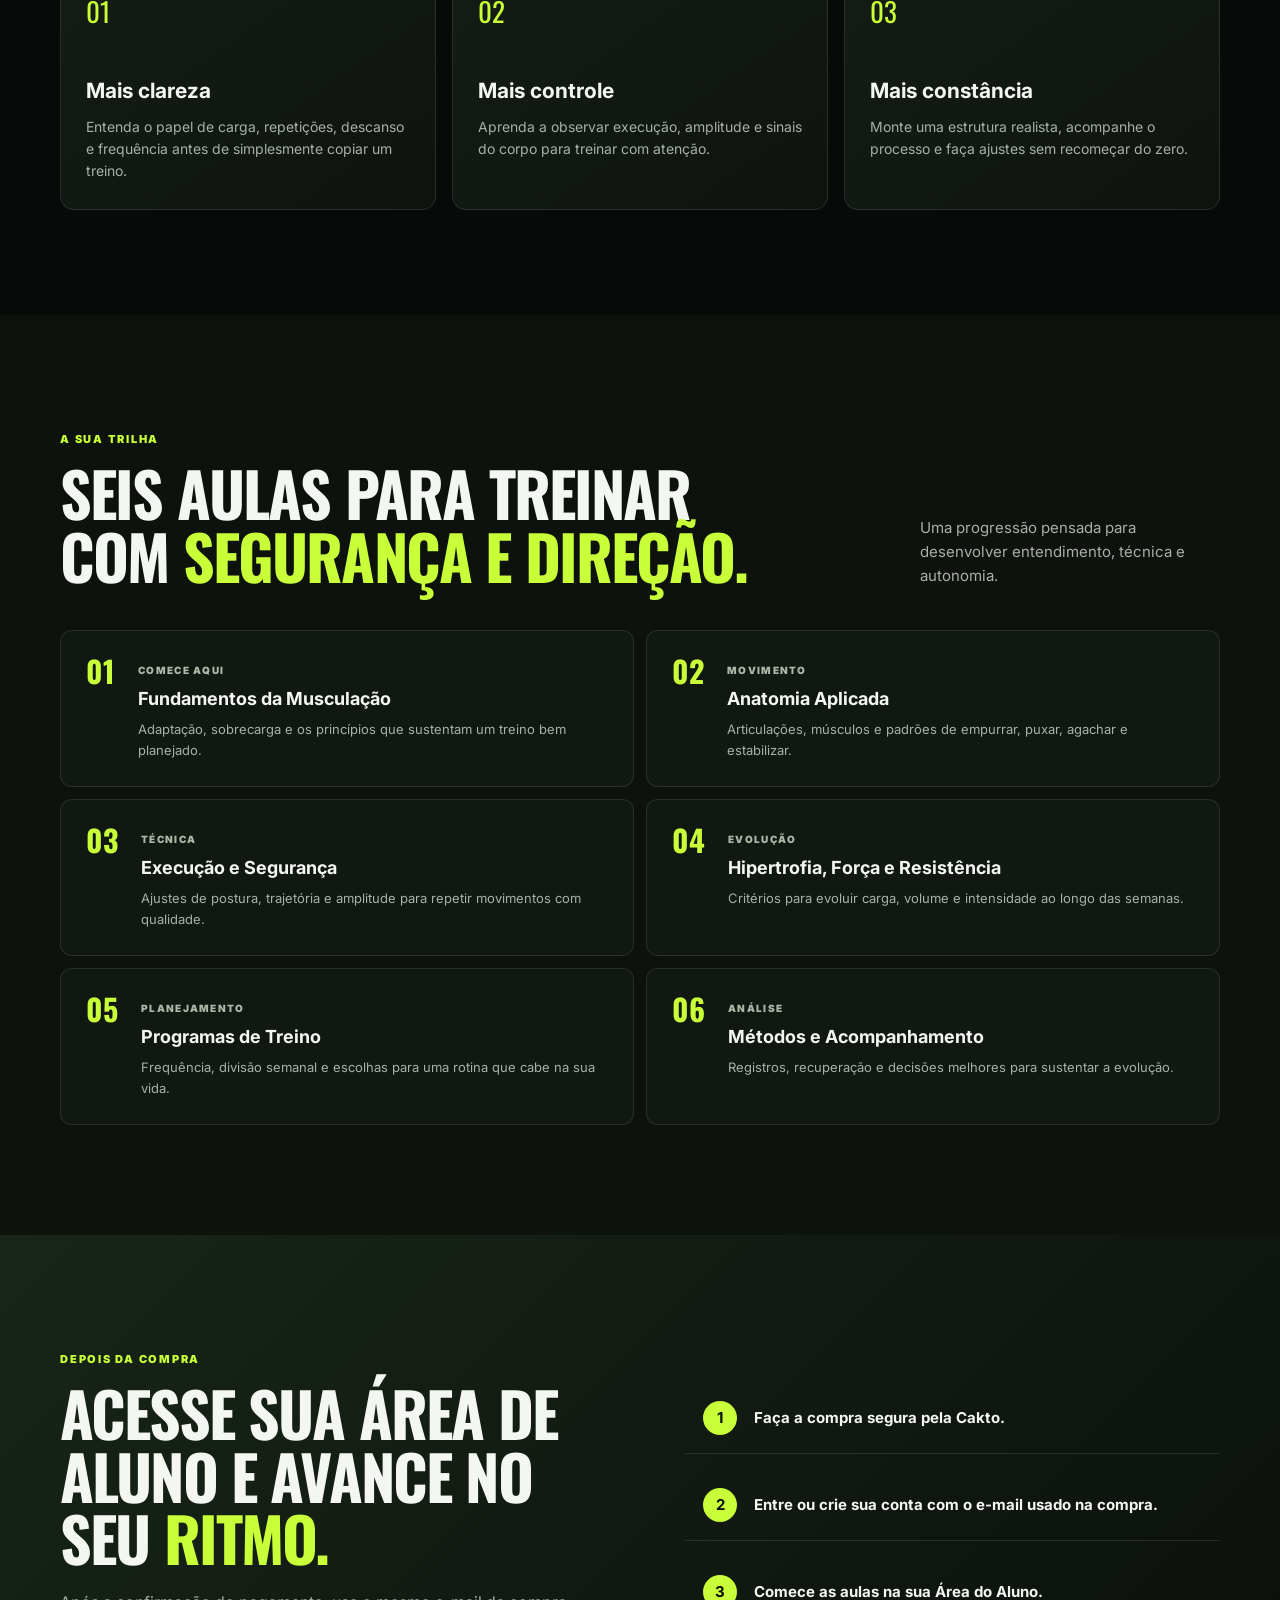
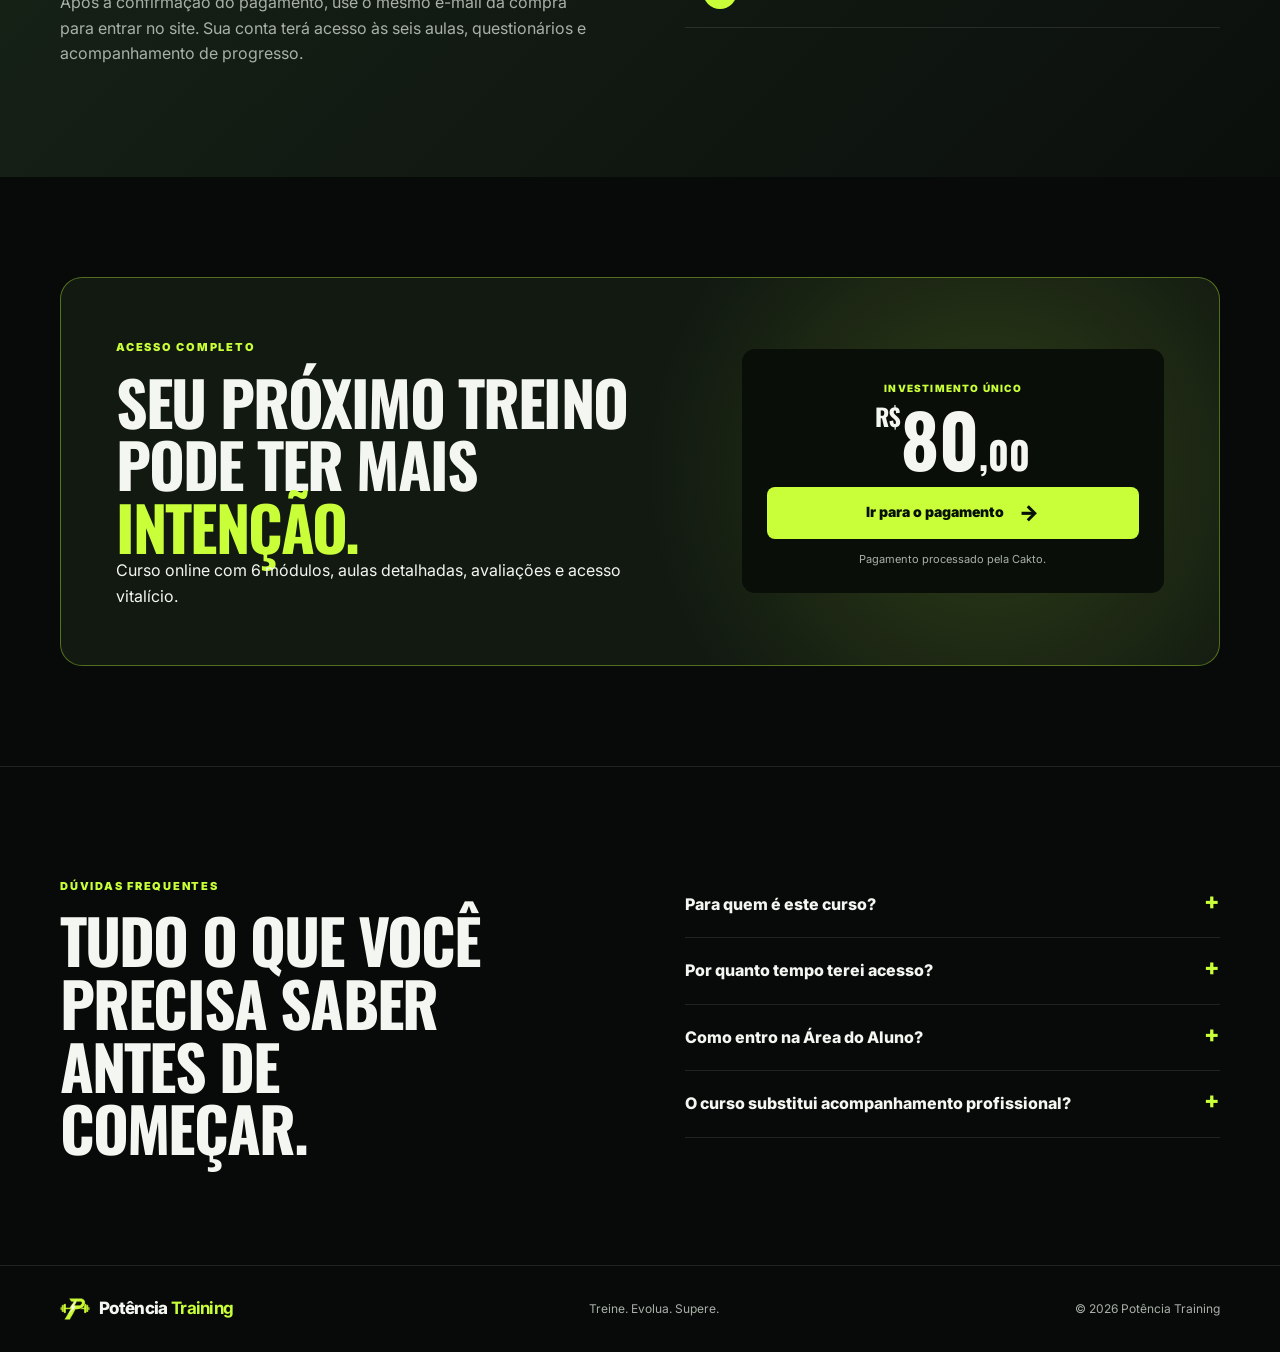
==== commit bdbc359c: "Align course lesson badge in landing hero" ====
--- a/curso.html
+++ b/curso.html
@@ -10,6 +10,11 @@
     <title>Potência Training Completo | Curso online</title>
     <link rel="icon" type="image/png" href="img/potencia-mark.png">
     <link rel="stylesheet" href="css/curso.css">
+    <style>
+        .hero-cover { padding-bottom: 40px; }
+        .cover-badge { bottom: 0; left: 50%; min-width: 176px; justify-content: center; transform: translateX(-50%); }
+        .cover-badge span { width: auto; }
+    </style>
 </head>
 <body>
     <header class="course-header">
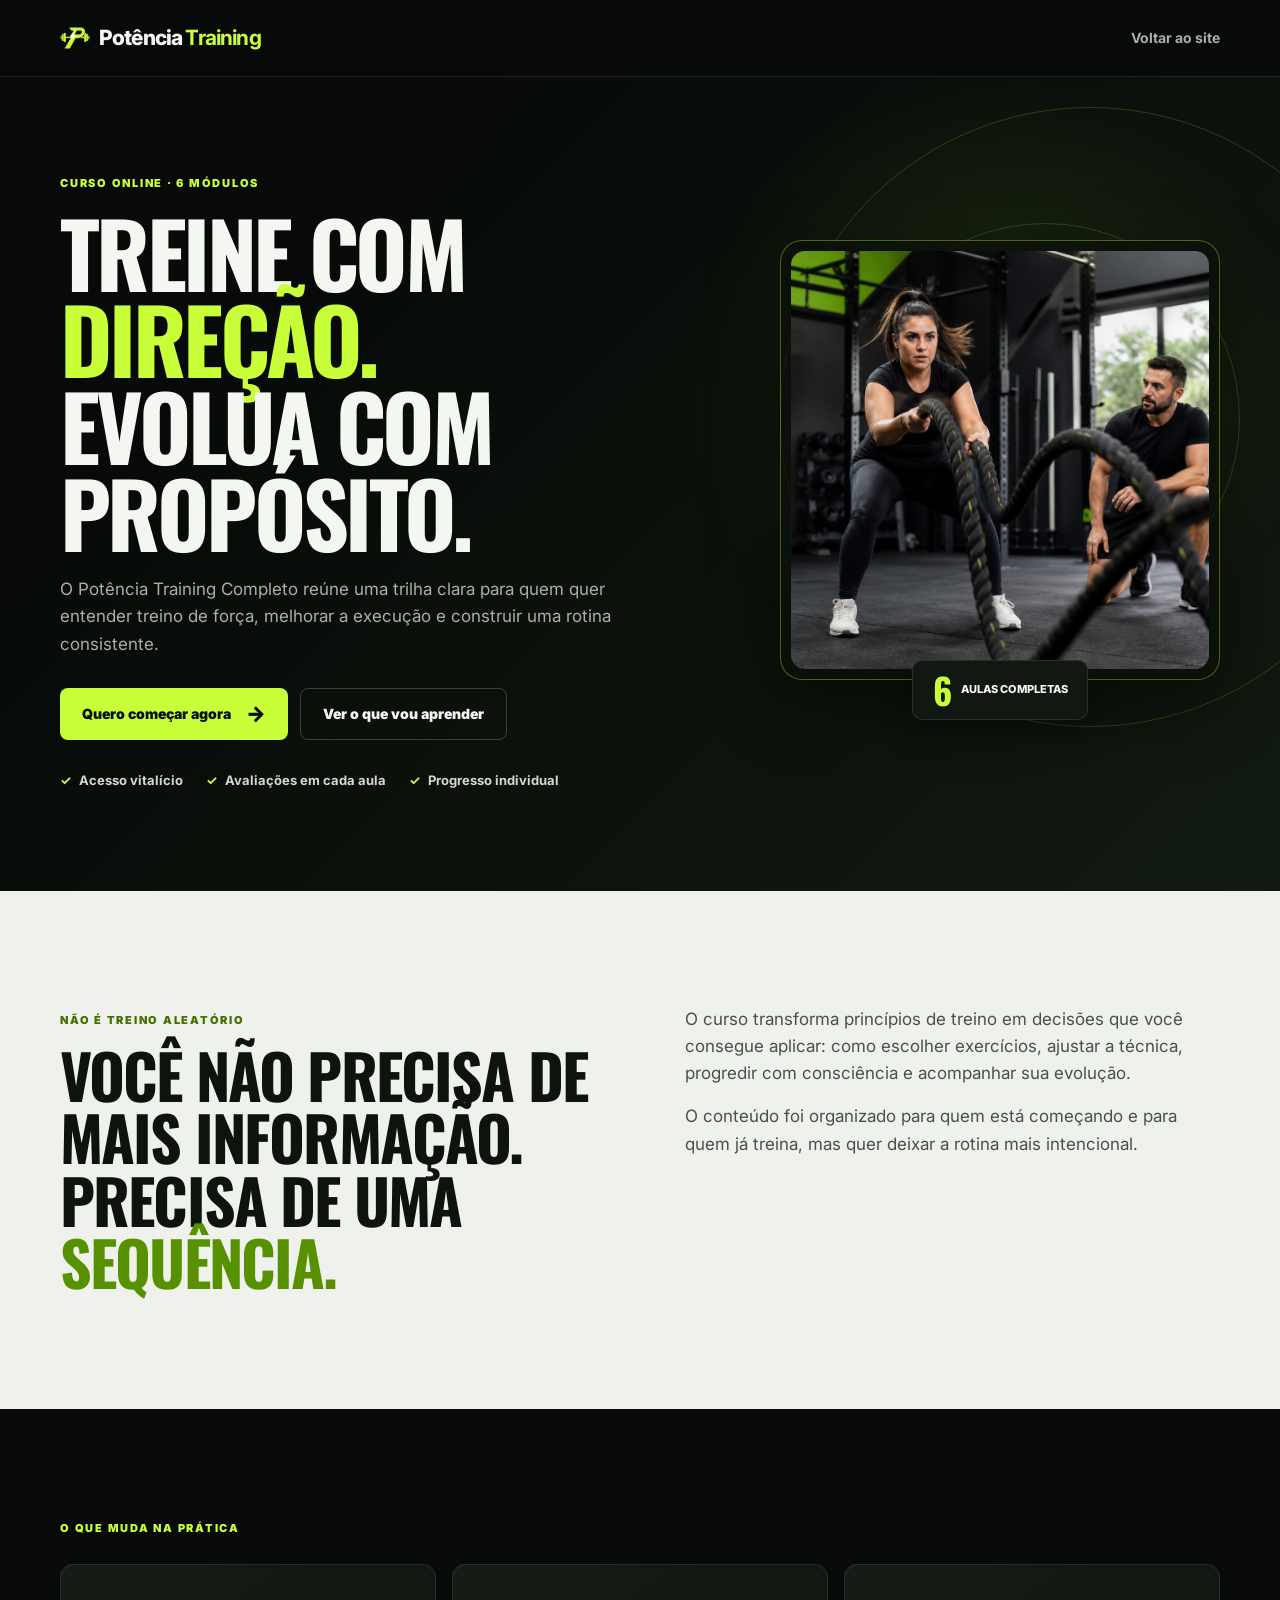
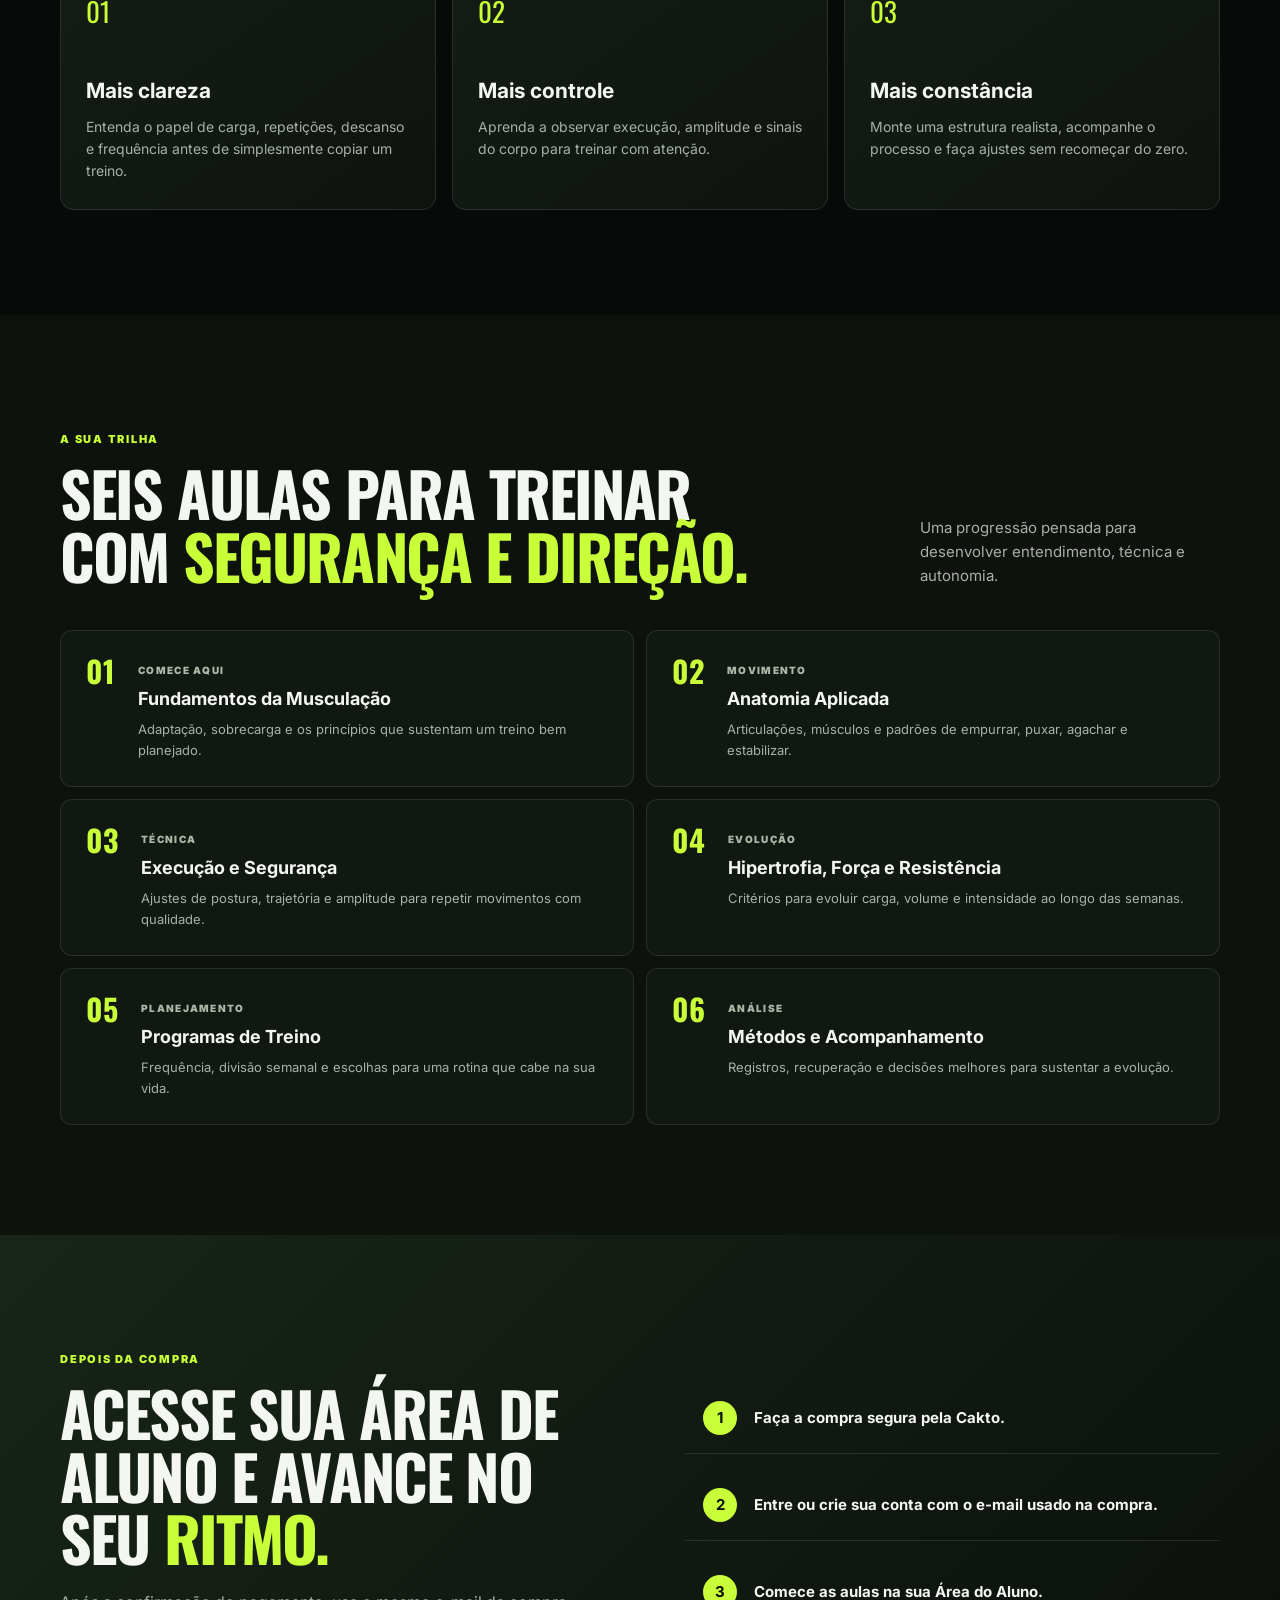
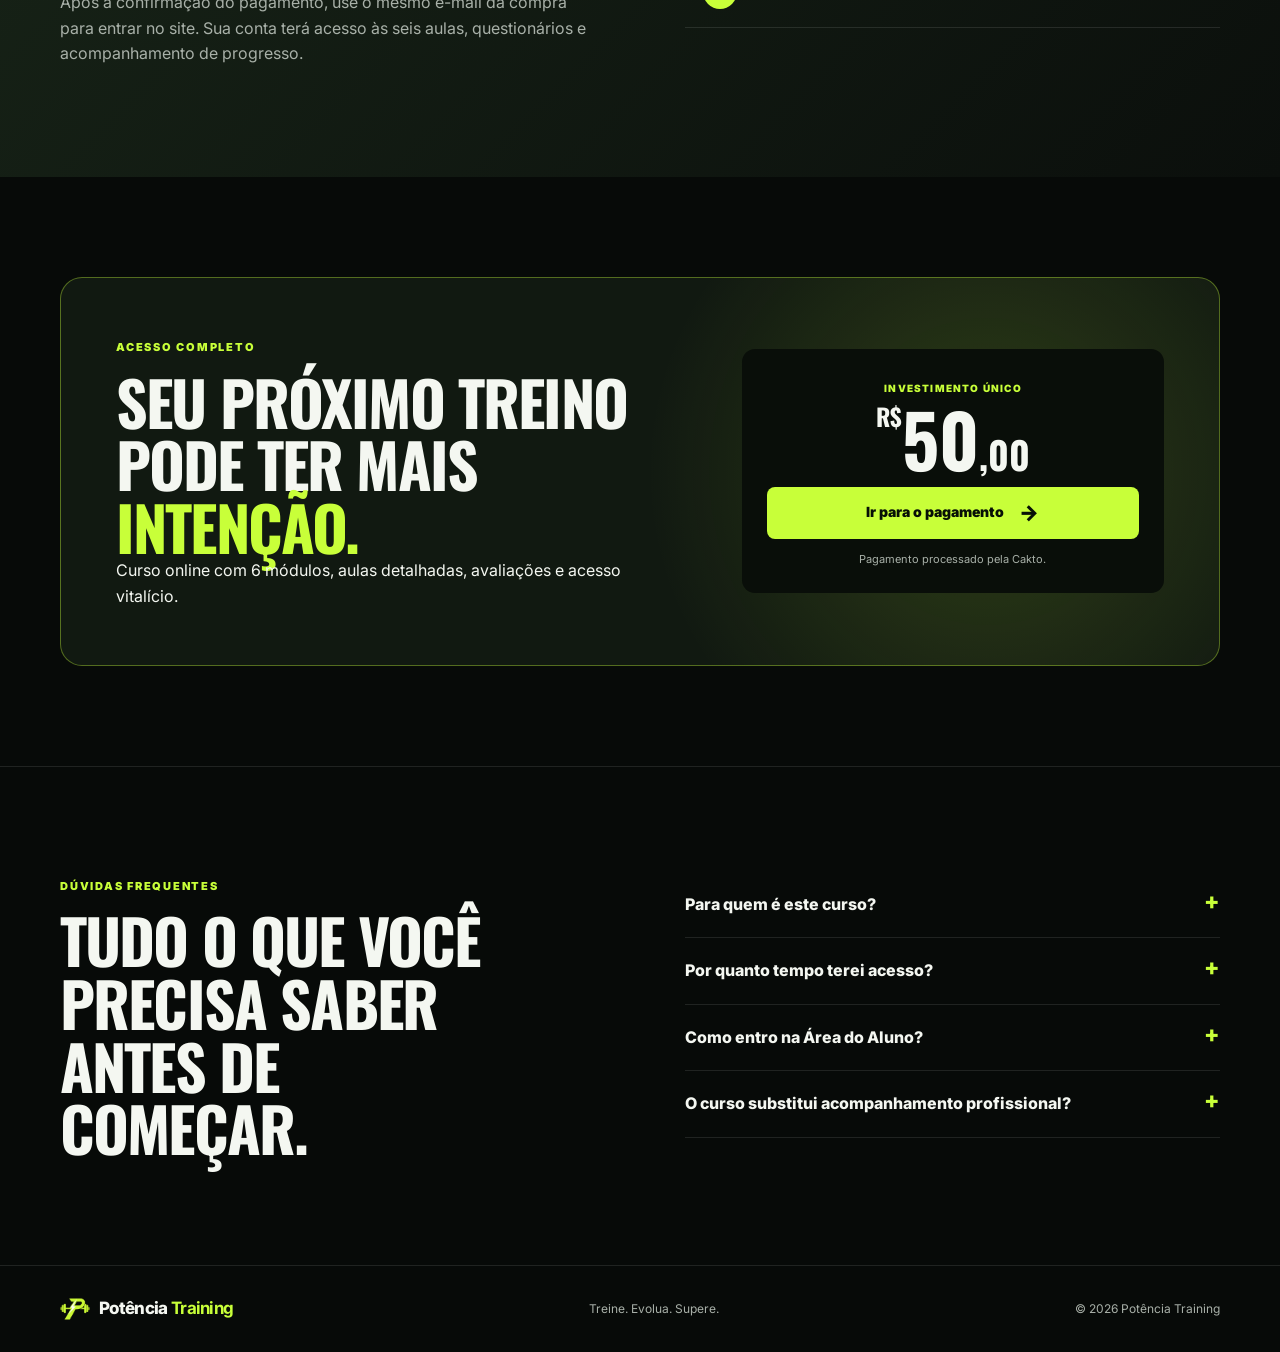
==== commit e0e6af5e: "Update complete course price to 50 reais" ====
--- a/curso.html
+++ b/curso.html
@@ -93,7 +93,7 @@
         <section class="offer" id="inscricao">
             <div class="container offer-card">
                 <div><span class="eyebrow">ACESSO COMPLETO</span><h2>Seu próximo treino pode ter mais <em>intenção.</em></h2><p>Curso online com 6 módulos, aulas detalhadas, avaliações e acesso vitalício.</p></div>
-                <div class="price-box"><small>INVESTIMENTO ÚNICO</small><strong><sup>R$</sup>80<span>,00</span></strong><a class="button button-primary" href="https://pay.cakto.com.br/34i8maa_1132201">Ir para o pagamento <span>→</span></a><p>Pagamento processado pela Cakto.</p></div>
+                <div class="price-box"><small>INVESTIMENTO ÚNICO</small><strong><sup>R$</sup>50<span>,00</span></strong><a class="button button-primary" href="https://pay.cakto.com.br/34i8maa_1132201">Ir para o pagamento <span>→</span></a><p>Pagamento processado pela Cakto.</p></div>
             </div>
         </section>
 
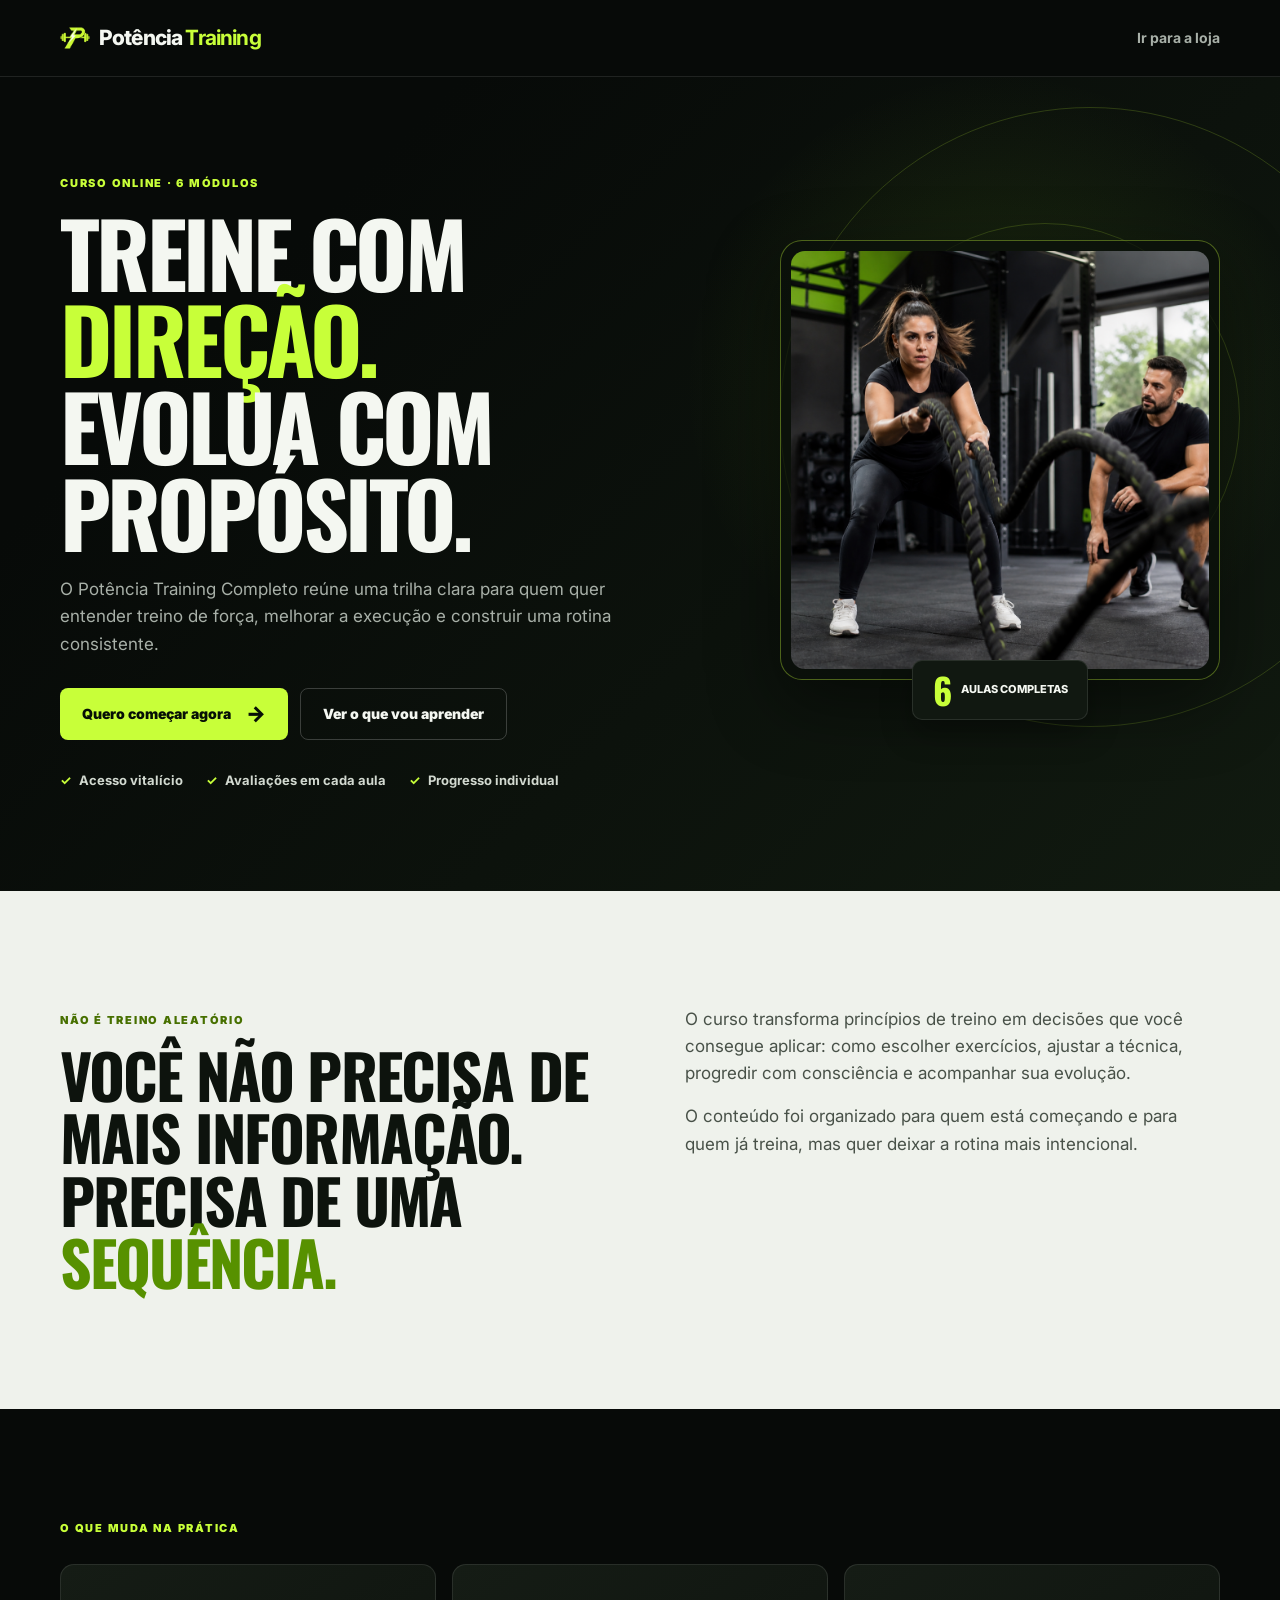
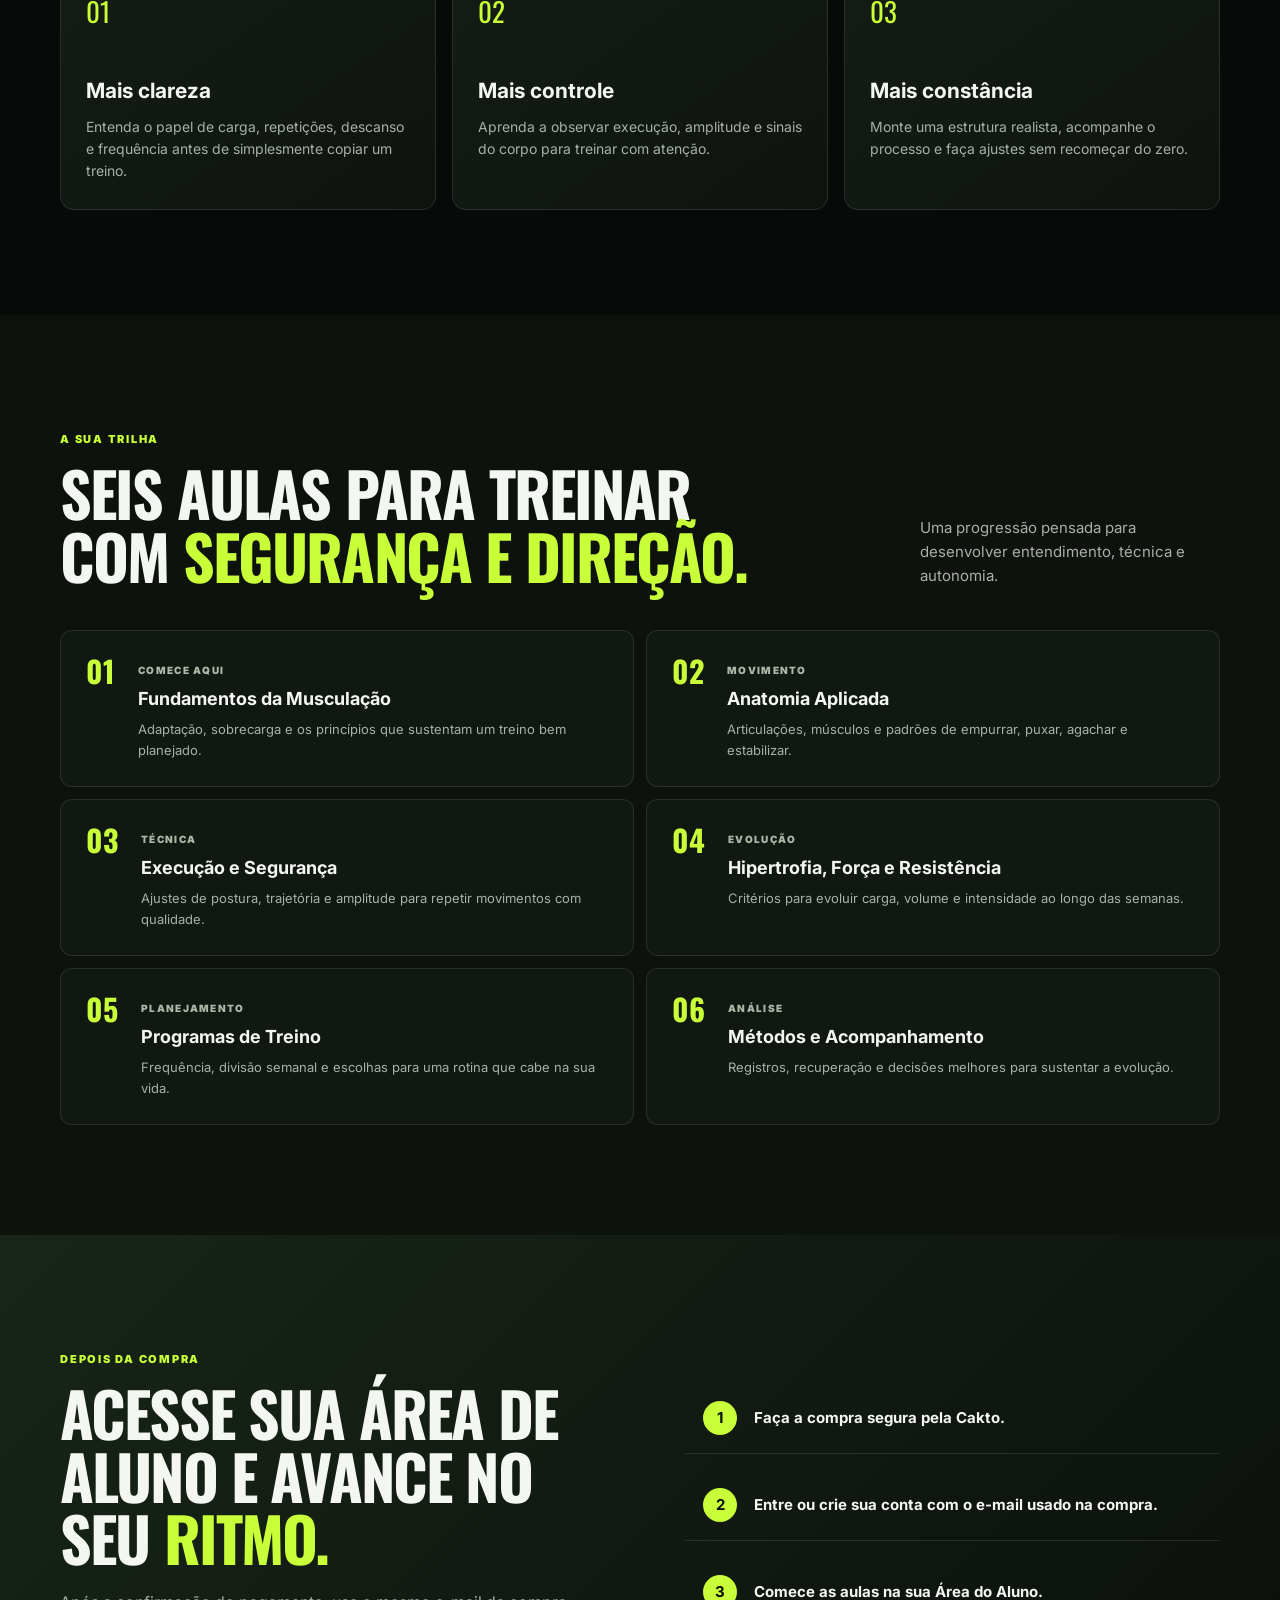
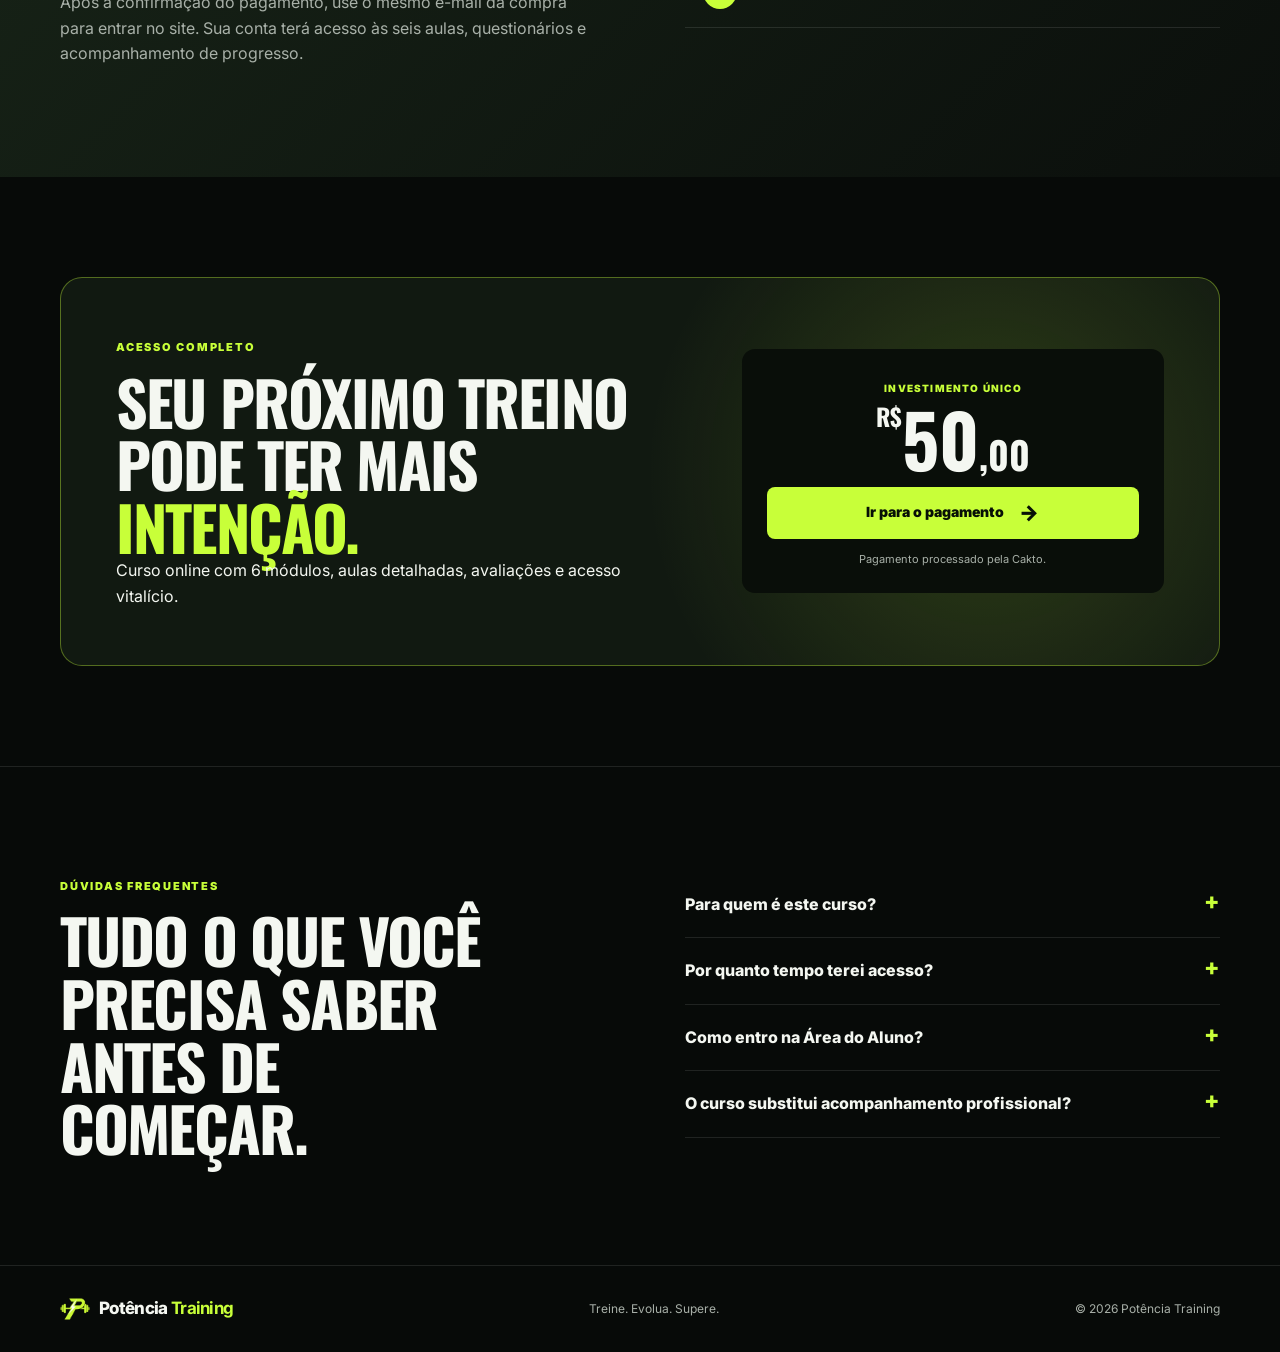
==== commit d7a9fded: "Route landing page at domain root and store at loja" ====
--- a/curso.html
+++ b/curso.html
@@ -19,11 +19,11 @@
 <body>
     <header class="course-header">
         <div class="container header-inner">
-            <a href="index.html" class="course-logo" aria-label="Voltar para o site Potência Training">
+            <a href="/loja" class="course-logo" aria-label="Ir para a loja Potência Training">
                 <img src="img/potencia-mark.png" alt="">
                 <span>Potência <b>Training</b></span>
             </a>
-            <a class="header-link" href="index.html">Voltar ao site</a>
+            <a class="header-link" href="/loja">Ir para a loja</a>
         </div>
     </header>
 
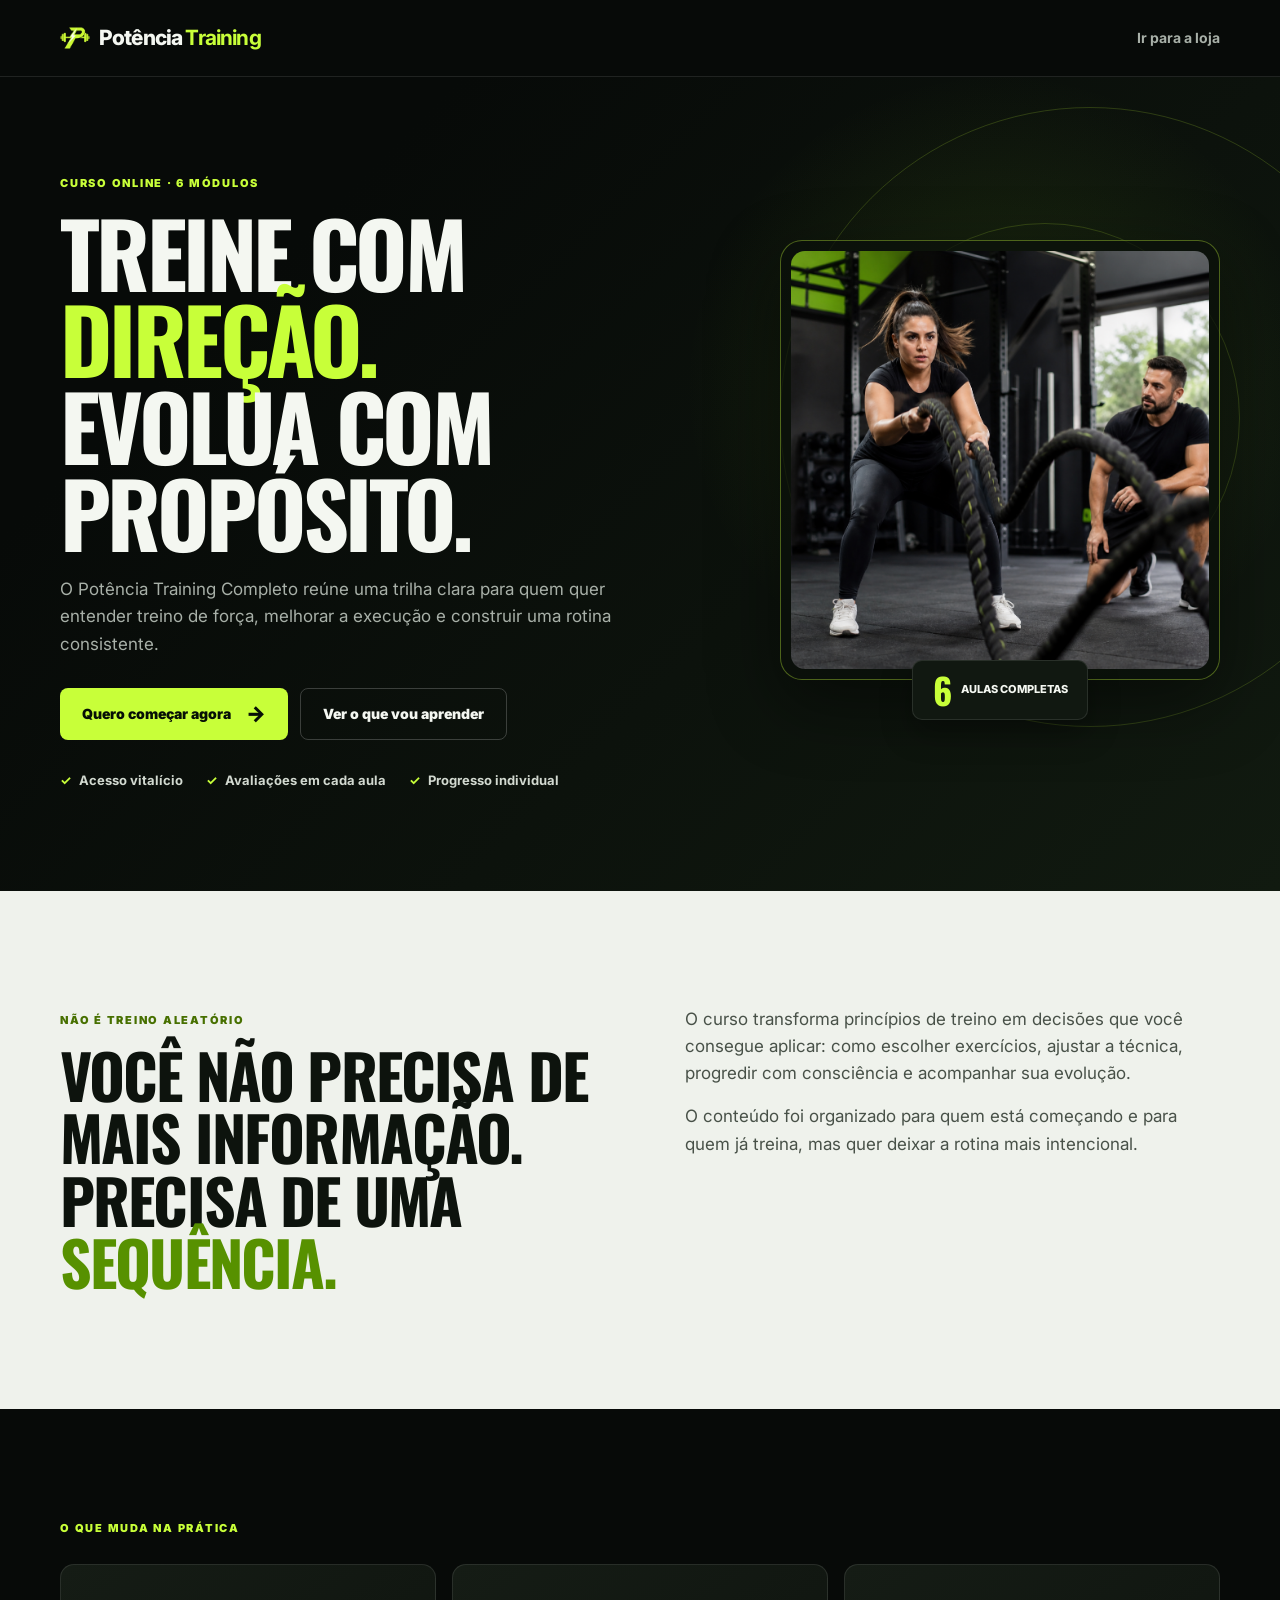
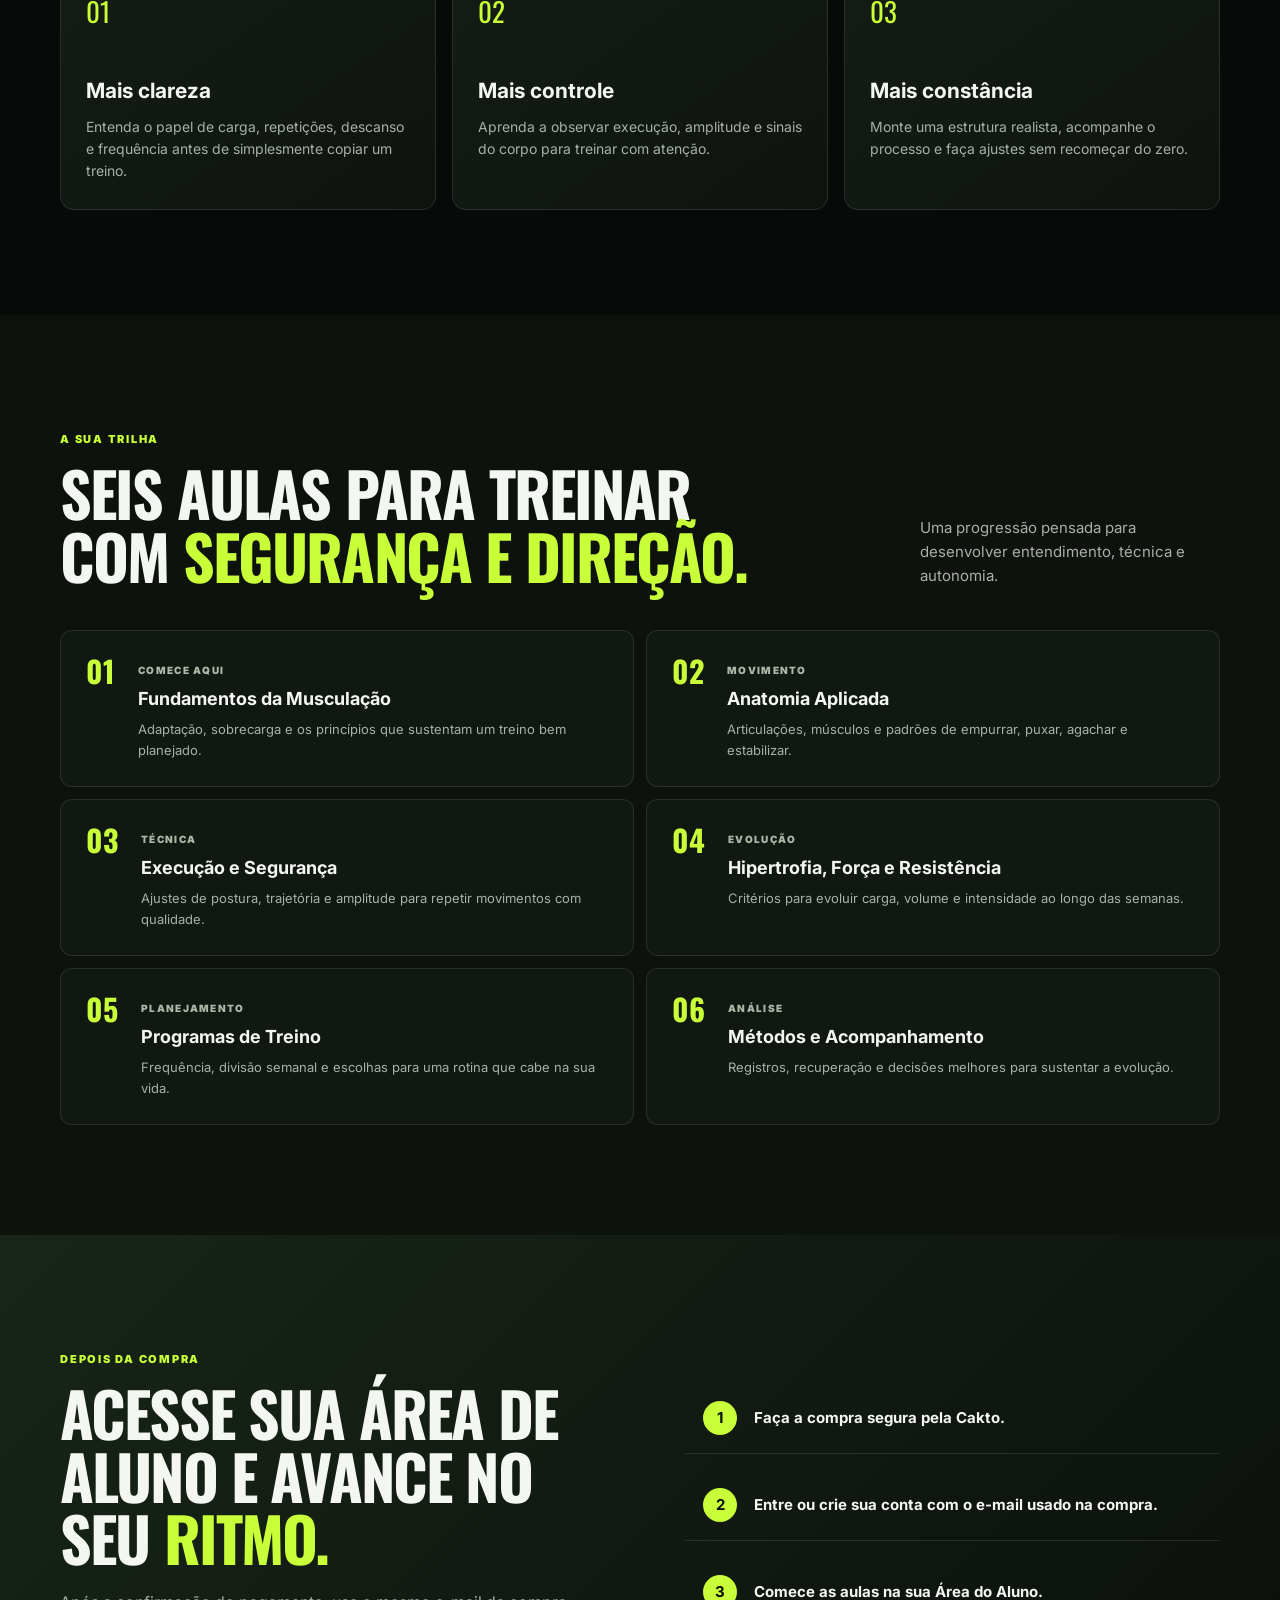
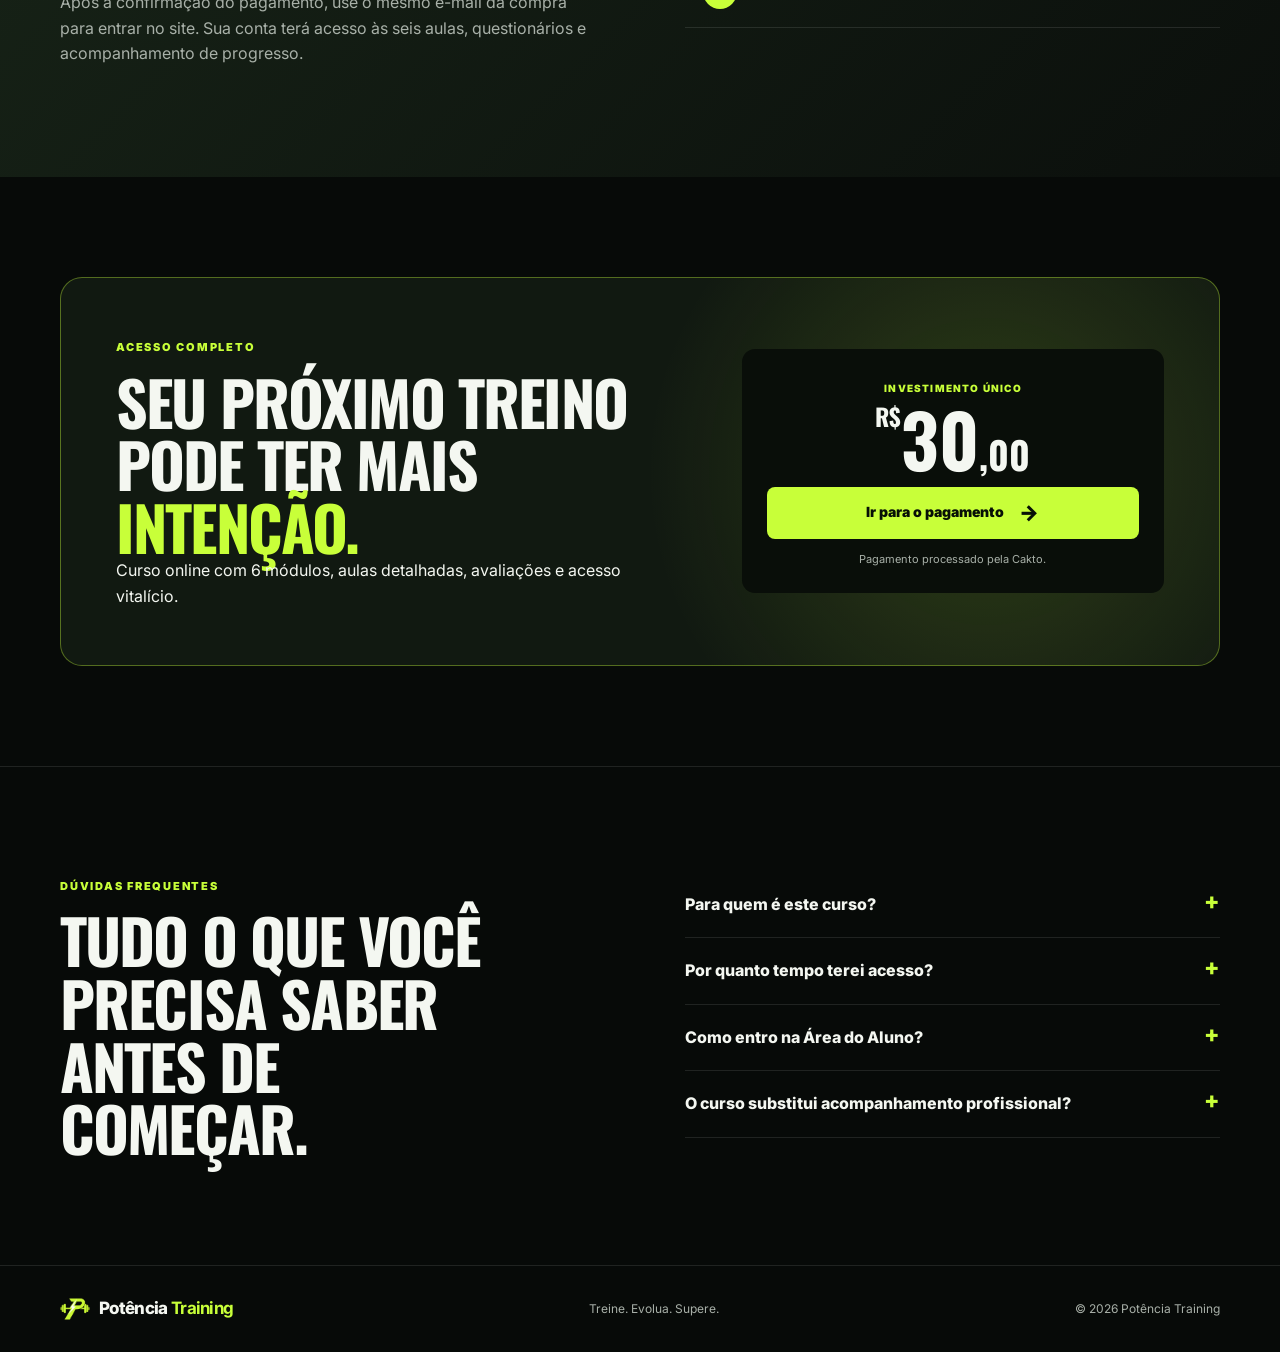
==== commit ae065778: "Update complete course price to 30 reais" ====
--- a/curso.html
+++ b/curso.html
@@ -93,7 +93,7 @@
         <section class="offer" id="inscricao">
             <div class="container offer-card">
                 <div><span class="eyebrow">ACESSO COMPLETO</span><h2>Seu próximo treino pode ter mais <em>intenção.</em></h2><p>Curso online com 6 módulos, aulas detalhadas, avaliações e acesso vitalício.</p></div>
-                <div class="price-box"><small>INVESTIMENTO ÚNICO</small><strong><sup>R$</sup>50<span>,00</span></strong><a class="button button-primary" href="https://pay.cakto.com.br/34i8maa_1132201">Ir para o pagamento <span>→</span></a><p>Pagamento processado pela Cakto.</p></div>
+                <div class="price-box"><small>INVESTIMENTO ÚNICO</small><strong><sup>R$</sup>30<span>,00</span></strong><a class="button button-primary" href="https://pay.cakto.com.br/34i8maa_1132201">Ir para o pagamento <span>→</span></a><p>Pagamento processado pela Cakto.</p></div>
             </div>
         </section>
 
